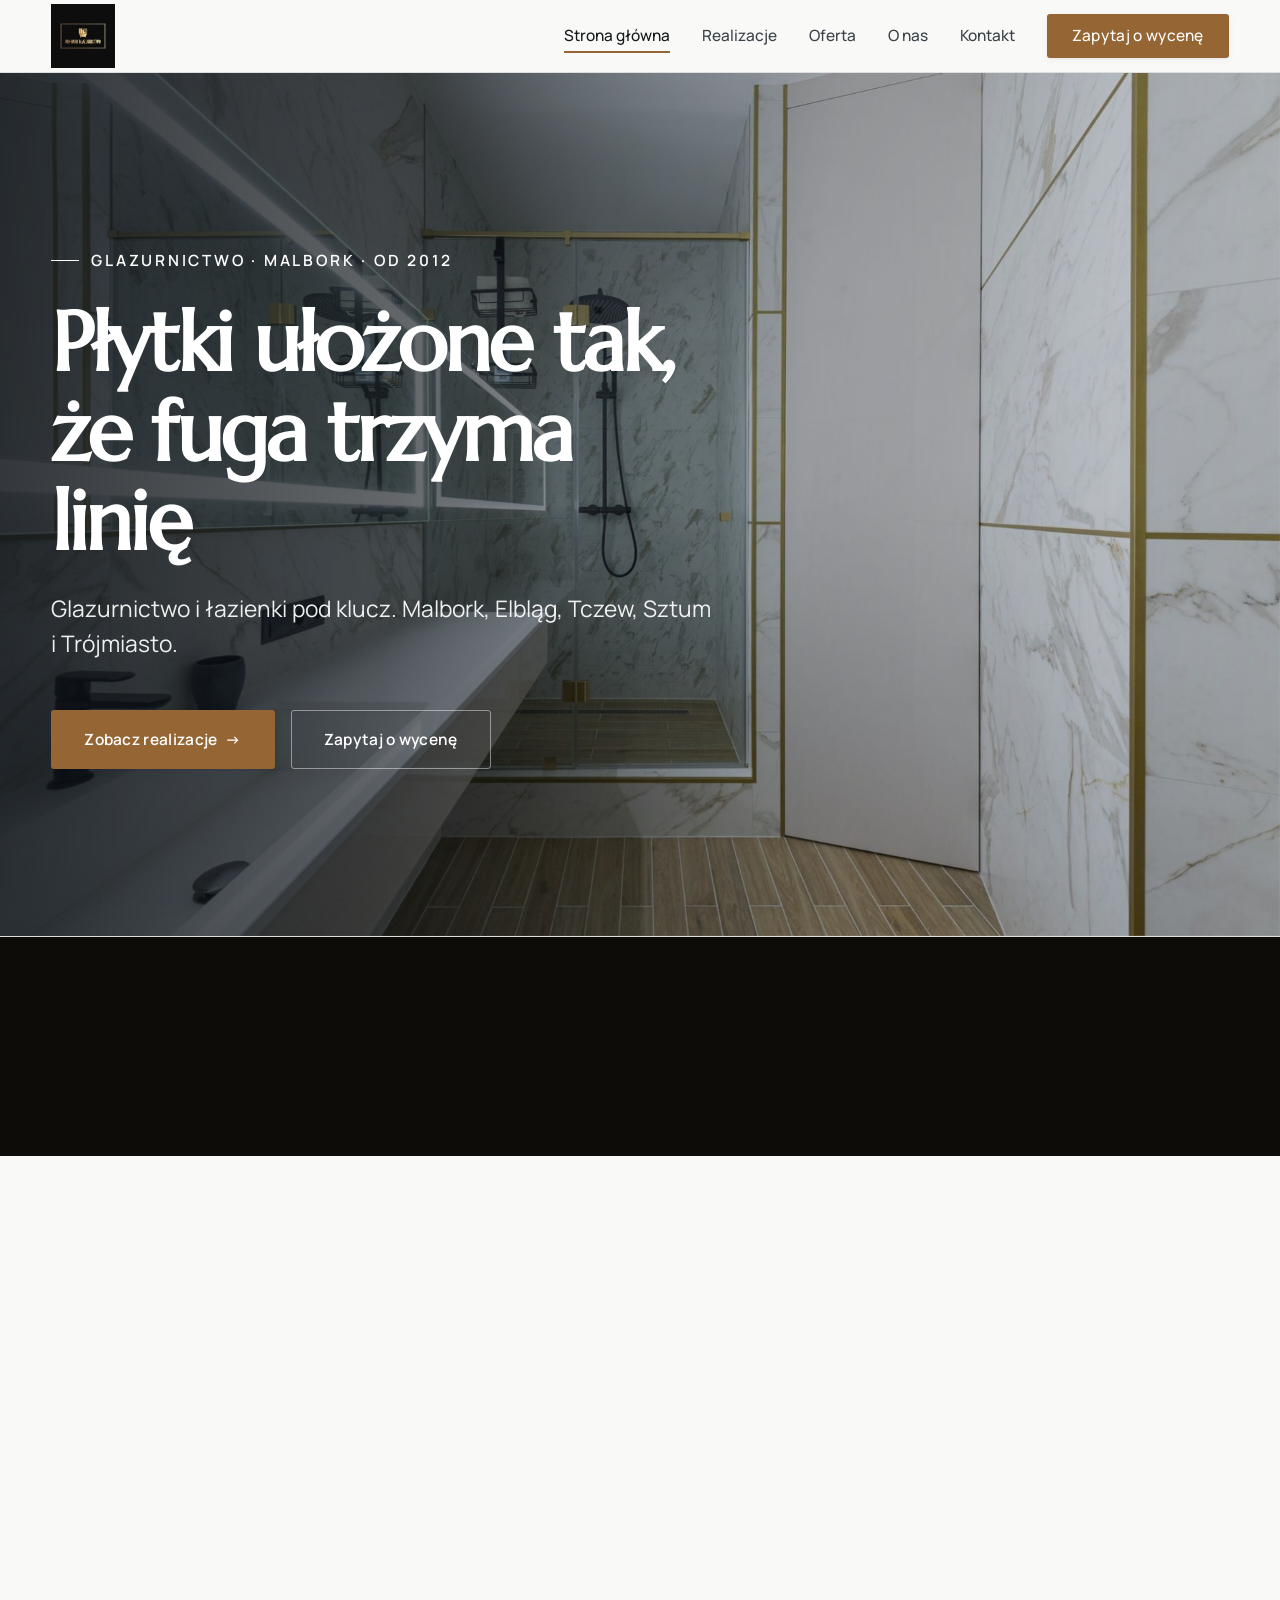
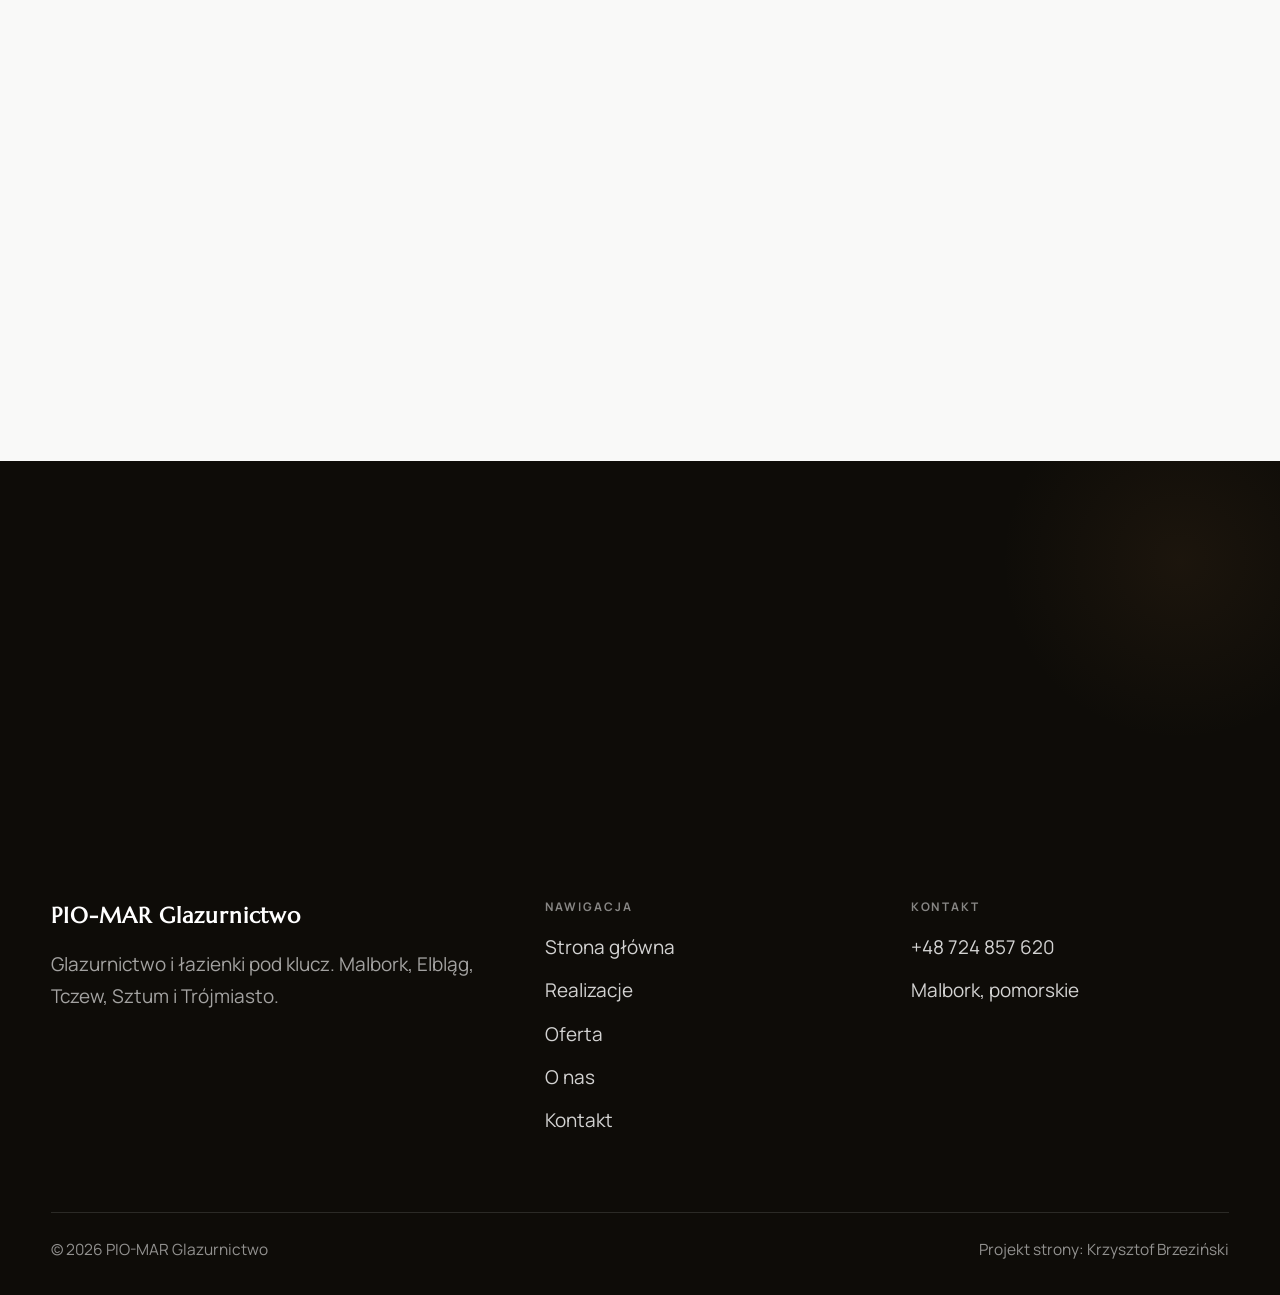
==== index.html @ 3323657a "Strona demo: pio-mar-glazurnictwo" ====
<!DOCTYPE html>
<html lang="pl">
<head>
<meta charset="UTF-8">
<meta name="viewport" content="width=device-width, initial-scale=1.0">
<title>PIO-MAR Glazurnictwo - Glazurnictwo i łazienki pod klucz · Malbork</title>
<meta name="description" content="PIO-MAR Glazurnictwo Malbork - układanie płytek, gresu i wielkoformatów, łazienki pod klucz, wykończenia wnętrz. Malbork, Elbląg, Tczew, Trójmiasto i okolice. Od 2012 roku. Zadzwoń i umów oględziny.">
<link rel="preconnect" href="https://fonts.googleapis.com">
<link rel="preconnect" href="https://fonts.gstatic.com" crossorigin>
<link href="https://fonts.googleapis.com/css2?family=Marcellus&family=Manrope:wght@400;500;600;700&display=swap" rel="stylesheet">
<link rel="stylesheet" href="assets/styles.css">
</head>
<body>

<header class="nav">
  <div class="wrap nav-inner">
    <a class="brand brand-has-logo" href="index.html"><img class="brand-logo" src="img/logo.png" alt="PIO-MAR Glazurnictwo"></a>
    <nav class="nav-links">
      <a href="index.html" class="active">Strona główna</a>
      <a href="realizacje.html">Realizacje</a>
      <a href="oferta.html">Oferta</a>
      <a href="o-nas.html">O nas</a>
      <a href="kontakt.html">Kontakt</a>
      <a href="kontakt.html" class="btn btn-accent">Zapytaj o wycenę</a>
    </nav>
    <button class="nav-toggle" aria-label="Menu"><span></span><span></span><span></span></button>
  </div>
</header>

<section class="hero-cine">
  <img src="img/hero.jpg" alt="PIO-MAR Glazurnictwo - Płytki ułożone tak, że fuga trzyma linię">
  <div class="wrap">
    <div class="hero-copy">
      <span class="eyebrow">Glazurnictwo · Malbork · od 2012</span>
      <h1>Płytki ułożone tak, że fuga trzyma linię</h1>
      <p class="lead">Glazurnictwo i łazienki pod klucz. Malbork, Elbląg, Tczew, Sztum i Trójmiasto.</p>
      <div class="hero-actions">
        <a href="realizacje.html" class="btn btn-accent">Zobacz realizacje <span class="arr">→</span></a>
        <a href="kontakt.html" class="btn btn-ghost" style="color:#fff;border-color:rgba(255,255,255,.45)">Zapytaj o wycenę</a>
      </div>
    </div>
  </div>
</section>
<section class="strip" style="padding-block:0">
  <div class="wrap">
    <div class="item reveal"><div class="k">Od 2012</div><div class="v">roku</div></div>
    <div class="item reveal"><div class="k">Wielkoformaty</div><div class="v">i gres</div></div>
    <div class="item reveal"><div class="k">Łazienki</div><div class="v">pod klucz</div></div>
    <div class="item reveal"><div class="k">Wycena</div><div class="v">przed pracą</div></div>
  </div>
</section>
<section>
  <div class="wrap split">
    <div class="split-art reveal"><img src="img/g1.jpg" alt="PIO-MAR Glazurnictwo - realizacja" loading="lazy"></div>
    <div class="split-copy reveal">
      <span class="eyebrow">Kim jesteśmy</span>
      <h2>PIO-MAR Glazurnictwo z Malborka</h2>
      <p class="muted">Robimy w płytkach od 2012 roku. Przez ten czas przeszły przez nasze ręce łazienki w blokach, domy jednorodzinne w stanie deweloperskim, kuchnie i całe piętra układane gresem w jodełkę. Wchodzimy do pustego pomieszczenia i wychodzimy, kiedy jest umyte, wyfugowane i gotowe do wniesienia mebli.</p>
      <p class="muted">Działamy w Malborku i okolicy, dojeżdżamy też do Elbląga, Tczewa, Sztumu i w stronę Trójmiasta. Umawiamy oględziny, mierzymy pomieszczenie i podajemy cenę, zanim cokolwiek zaczniemy. Terminy ustalamy uczciwie - jeśli robota potrwa dłużej, mówimy o tym od razu, a nie w połowie remontu.</p>
      <a href="o-nas.html" class="btn btn-ghost">Poznaj nas <span class="arr">→</span></a>
    </div>
  </div>
</section>
<section class="gateways-band">
  <div class="wrap">
    <div class="gateways">
      <a href="oferta.html" class="gateway reveal"><img src="img/g2.jpg" alt="Układanie płytek i gresu" loading="lazy"><span class="g-ttl">Układanie płytek i gresu</span></a>
      <a href="oferta.html" class="gateway reveal"><img src="img/g3.jpg" alt="Wielkoformaty i płyty spiekane" loading="lazy"><span class="g-ttl">Wielkoformaty i płyty spiekane</span></a>
      <a href="oferta.html" class="gateway reveal"><img src="img/g4.jpg" alt="Łazienki pod klucz" loading="lazy"><span class="g-ttl">Łazienki pod klucz</span></a>
    </div>
  </div>
</section>
<section>
  <div class="wrap">
    <div class="head reveal">
      <span class="eyebrow">Realizacje</span>
      <h2>Nasze realizacje</h2>
      <p>Łazienki, kuchnie i podłogi ułożone przez nas w Malborku i okolicy - zdjęcia z ukończonych remontów.</p>
    </div>
    <div class="gallery">
      <div class="tile t-two3 reveal"><img src="img/g5.jpg" alt="Gres drewnopodobny w jodełkę w salonie" loading="lazy"><div class="cap">Gres drewnopodobny w jodełkę w salonie</div></div>
      <div class="tile t-third reveal"><img src="img/g6.jpg" alt="Umywalka na blacie, ciemna ściana z płytek" loading="lazy"><div class="cap">Umywalka na blacie, ciemna ściana z płytek</div></div>
      <div class="tile t-third reveal"><img src="img/g7.jpg" alt="Kabina prysznicowa ze złotą armaturą" loading="lazy"><div class="cap">Kabina prysznicowa ze złotą armaturą</div></div>
      <div class="tile t-third reveal"><img src="img/g8.jpg" alt="Detal armatury na płycie wielkoformatowej" loading="lazy"><div class="cap">Detal armatury na płycie wielkoformatowej</div></div>
      <div class="tile t-third reveal"><img src="img/g9.jpg" alt="Wnęka wymurowana w ścianie prysznica" loading="lazy"><div class="cap">Wnęka wymurowana w ścianie prysznica</div></div>
    </div>
    <div style="margin-top:var(--space-7)" class="reveal"><a href="realizacje.html" class="btn btn-accent">Pełna galeria <span class="arr">→</span></a></div>
  </div>
</section>
<section class="cta">
  <div class="wrap">
    <div class="reveal">
      <span class="eyebrow">Współpraca</span>
      <h2>Zacznijmy od krótkiej rozmowy.</h2>
      <p>Napisz lub zadzwoń - powiemy, co i jak, bez zobowiązań.</p>
    </div>
    <div class="cta-actions reveal">
      <a href="kontakt.html" class="btn btn-light">Zapytaj o wycenę <span class="arr">→</span></a>
      <a href="tel:+48724857620" class="btn btn-ghost" style="color:#fff;border-color:rgba(255,255,255,.3)">+48 724 857 620</a>
    </div>
  </div>
</section>

<footer>
  <div class="wrap">
    <div class="foot-grid">
      <div class="foot-brand">
        <div class="name">PIO-MAR Glazurnictwo</div>
        <p>Glazurnictwo i łazienki pod klucz. Malbork, Elbląg, Tczew, Sztum i Trójmiasto.</p>
      </div>
      <div class="foot-col">
        <h4>Nawigacja</h4>
        <a href="index.html">Strona główna</a>
        <a href="realizacje.html">Realizacje</a>
        <a href="oferta.html">Oferta</a>
        <a href="o-nas.html">O nas</a>
        <a href="kontakt.html">Kontakt</a>
      </div>
      <div class="foot-col">
        <h4>Kontakt</h4>
        <a href="tel:+48724857620">+48 724 857 620</a>
        <p>Malbork, pomorskie</p>
      </div>
    </div>
    <div class="foot-bot">
      <span>© 2026 PIO-MAR Glazurnictwo</span>
      <span>Projekt strony: Krzysztof Brzeziński</span>
    </div>
  </div>
</footer>


<script src="assets/main.js"></script>
</body>
</html>
---- assets/styles.css ----
/* ============================================================
   STOLBASZ — premium, architektoniczny B2B fit-out
   Jasna paleta, zero brązu. System wg premium-web-craft.
   Projekt strony: Krzysztof Brzeziński
   ============================================================ */

:root{
  /* PALETA — jasna, architektoniczna, chłodna */
  --paper:#FCFCFB;          /* główne tło */
  --paper-2:#F2F1EE;        /* sekcje alternatywne (chłodny jasny szary) */
  --paper-3:#E9ECEB;        /* delikatne wypełnienia */
  --ink:#15191C;            /* tekst główny — chłodny grafit */
  --ink-soft:#3A4248;       /* nagłówki drugorzędne */
  --muted:#5E666C;          /* tekst poboczny */
  --line:rgba(21,25,28,.12);/* hairline */
  --accent:#C9A24B;         /* stonowany petrol-slate — jedyny akcent */
  --accent-d:#B08A38;
  --accent-soft:rgba(201,162,75,.10);
  --dark:#0E0C08;           /* sekcje ciemne (stopka/CTA) */

  /* ODSTĘPY — skala 4/8 */
  --space-1:4px; --space-2:8px; --space-3:12px; --space-4:16px; --space-5:24px;
  --space-6:32px; --space-7:48px; --space-8:64px; --space-9:96px; --space-10:128px;

  /* TYPOGRAFIA — fluid clamp() (skala podbita 16.07.2026: większe, czytelniejsze litery — uwaga Adama) */
  --text-sm:clamp(.9rem,.87rem + .12vw,1rem);
  --text-base:clamp(1.08rem,1.04rem + .18vw,1.2rem);
  --text-lg:clamp(1.24rem,1.15rem + .34vw,1.44rem);
  --text-h3:clamp(1.34rem,1.22rem + .55vw,1.66rem);
  --text-h2:clamp(2.1rem,1.66rem + 2.1vw,3.1rem);
  --text-h1:clamp(2.9rem,2.1rem + 4vw,5.1rem);

  /* PROMIENIE — architektoniczne, raczej ostre */
  --r-sm:3px; --r-md:6px; --r-lg:10px;

  /* RUCH */
  --ease:cubic-bezier(.25,.46,.45,.94); --dur:.24s;

  /* CIENIE — miękkie, warstwowe */
  --sh-sm:0 1px 2px rgba(16,24,32,.04), 0 2px 8px rgba(16,24,32,.05);
  --sh-md:0 2px 6px rgba(16,24,32,.05), 0 12px 28px -8px rgba(16,24,32,.12);
  --sh-lg:0 6px 14px rgba(16,24,32,.07), 0 26px 56px -18px rgba(16,24,32,.22);

  --hairline:1px solid var(--line);

  --font-display:'Marcellus','Manrope',serif;
  --font-body:'Manrope',sans-serif;
}

*{box-sizing:border-box;margin:0;padding:0}
html{scroll-behavior:smooth}
body{
  font-family:var(--font-body);
  font-size:var(--text-base);
  line-height:1.65;
  color:var(--ink);
  background:var(--paper);
  -webkit-font-smoothing:antialiased;
  text-rendering:optimizeLegibility;
}
img{max-width:100%;display:block}
a{color:inherit;text-decoration:none}

.wrap{width:min(92%,1180px);margin-inline:auto}
section{padding-block:clamp(52px,6.5vw,96px)}

h1,h2,h3{font-family:var(--font-display);font-weight:700;line-height:1.08;letter-spacing:-.02em;color:var(--ink)}
h1{font-size:var(--text-h1);letter-spacing:-.035em}
h2{font-size:var(--text-h2);letter-spacing:-.025em}
h3{font-size:var(--text-h3)}
p{max-width:65ch}

.eyebrow{
  font-family:var(--font-body);
  font-size:var(--text-sm);
  font-weight:600;
  letter-spacing:.18em;
  text-transform:uppercase;
  color:var(--accent);
  display:inline-flex;align-items:center;gap:var(--space-3);
}
.eyebrow::before{content:"";width:28px;height:1px;background:var(--accent);display:inline-block}

.muted{color:var(--muted)}
.lead{font-size:var(--text-lg);line-height:1.55;color:var(--ink-soft);max-width:50ch}

/* ---------- BUTTONS ---------- */
.btn{
  display:inline-flex;align-items:center;gap:var(--space-2);
  font-weight:600;font-size:var(--text-sm);letter-spacing:.02em;
  padding:var(--space-4) var(--space-6);
  border-radius:var(--r-sm);
  transition:transform var(--dur) var(--ease),box-shadow var(--dur) var(--ease),background var(--dur) var(--ease);
  cursor:pointer;border:1px solid transparent;
}
.btn-accent{background:var(--accent);color:#fff;box-shadow:var(--sh-sm)}
.btn-accent:hover{background:var(--accent-d);transform:translateY(-2px);box-shadow:var(--sh-md)}
.btn-accent:active{transform:translateY(0);box-shadow:var(--sh-sm)}
.btn-ghost{background:transparent;color:var(--ink);border-color:var(--line)}
.btn-ghost:hover{border-color:var(--accent);color:var(--accent);transform:translateY(-2px)}
.btn-light{background:#fff;color:var(--ink);box-shadow:var(--sh-sm)}
.btn-light:hover{transform:translateY(-2px);box-shadow:var(--sh-md)}
.btn .arr{transition:transform var(--dur) var(--ease)}
.btn:hover .arr{transform:translateX(4px)}

/* ---------- NAV ---------- */
.nav{
  position:sticky;top:0;z-index:50;
  background:color-mix(in srgb,var(--paper) 88%,transparent);
  backdrop-filter:saturate(140%) blur(10px);
  border-bottom:var(--hairline);
}
.nav-inner{display:flex;align-items:center;justify-content:space-between;height:72px}
.brand{display:flex;flex-direction:column;line-height:1}
.brand .name{font-family:var(--font-display);font-weight:800;font-size:1.35rem;letter-spacing:.04em}
.brand .sub{font-size:.62rem;letter-spacing:.34em;text-transform:uppercase;color:var(--muted);margin-top:5px}
.nav-links{display:flex;align-items:center;gap:var(--space-6)}
.nav-links a{font-size:var(--text-sm);font-weight:500;color:var(--ink-soft);position:relative;padding-block:4px;transition:color var(--dur) var(--ease)}
.nav-links a::after{content:"";position:absolute;left:0;bottom:0;width:0;height:1.5px;background:var(--accent);transition:width var(--dur) var(--ease)}
.nav-links a:hover,.nav-links a.active{color:var(--ink)}
.nav-links a:hover::after,.nav-links a.active::after{width:100%}
.nav-links .btn{padding:var(--space-2) var(--space-5)}
/* przyciski w nav: właściwy kolor (przebij .nav-links a) + bez podkreślenia */
.nav-links a.btn-accent{color:#fff}
.nav-links a.btn-ghost,.nav-links a.btn-light{color:var(--ink)}
.nav-links a.btn::after{display:none}
.nav-toggle{display:none;background:none;border:none;cursor:pointer;flex-direction:column;gap:5px;padding:8px}
.nav-toggle span{width:24px;height:2px;background:var(--ink);transition:var(--dur)}

/* ---------- HERO (split) ---------- */
.hero{position:relative;overflow:hidden;border-bottom:var(--hairline)}
.hero-grid{display:grid;grid-template-columns:1.05fr .95fr;gap:clamp(24px,4vw,60px);align-items:center;
  padding-block:clamp(36px,4.5vw,64px)}
.hero-copy .eyebrow{margin-bottom:var(--space-5)}
.hero-copy h1{margin-bottom:var(--space-5)}
.hero-copy .lead{margin-bottom:var(--space-7)}
.hero-actions{display:flex;flex-wrap:wrap;gap:var(--space-4)}
.hero-art{position:relative;aspect-ratio:4/3;border-radius:var(--r-lg);overflow:hidden;box-shadow:var(--sh-lg)}
.hero-art img{width:100%;height:100%;object-fit:cover}
.hero-art::after{content:"";position:absolute;inset:0;background:linear-gradient(180deg,transparent 55%,rgba(18,24,28,.28))}
.hero-badge{position:absolute;left:var(--space-5);bottom:var(--space-5);z-index:2;
  background:rgba(252,252,251,.94);backdrop-filter:blur(4px);
  border-radius:var(--r-md);padding:var(--space-4) var(--space-5);box-shadow:var(--sh-md);max-width:78%}
.hero-badge strong{display:block;font-family:var(--font-display);font-size:1rem;letter-spacing:-.01em}
.hero-badge span{font-size:var(--text-sm);color:var(--muted)}

/* ---------- HERO duży / kinowy (strona główna) ---------- */
.hero-cine{position:relative;min-height:clamp(560px,82vh,840px);min-height:clamp(560px,82svh,840px);display:flex;align-items:center;overflow:hidden;border-bottom:var(--hairline)}
.hero-cine>img{position:absolute;inset:0;width:100%;height:100%;object-fit:cover;z-index:0}
.hero-cine::after{content:"";position:absolute;inset:0;z-index:1;
  background:linear-gradient(95deg,rgba(13,18,23,.86) 0%,rgba(13,18,23,.64) 32%,rgba(13,18,23,.24) 62%,rgba(13,18,23,.04) 100%)}
.hero-cine .wrap{position:relative;z-index:2;padding-block:var(--space-8)}
.hero-cine .hero-copy{max-width:660px}
.hero-cine .eyebrow{color:#fff;margin-bottom:var(--space-5)}
.hero-cine .eyebrow::before{background:#fff}
.hero-cine h1{color:#fff;margin-bottom:var(--space-5);font-size:clamp(2.9rem,2rem + 4.4vw,5.2rem)}
.hero-cine .lead{color:rgba(255,255,255,.92);max-width:48ch;margin-bottom:var(--space-7)}
.hero-cine .hero-actions{display:flex;flex-wrap:wrap;gap:var(--space-4)}
@media(max-width:680px){
  .hero-cine{min-height:clamp(520px,76vh,640px);min-height:clamp(520px,76svh,640px);align-items:flex-end}
  .hero-cine::after{background:linear-gradient(0deg,rgba(13,18,23,.9) 6%,rgba(13,18,23,.45) 55%,rgba(13,18,23,.25) 100%)}
  .hero-cine .wrap{padding-bottom:var(--space-9)}
}

/* full-bleed hero variant (podstrony) */
.pagehead{position:relative;min-height:46vh;min-height:46svh;display:flex;align-items:flex-end;overflow:hidden;border-bottom:var(--hairline)}
.pagehead img{position:absolute;inset:0;width:100%;height:100%;object-fit:cover}
.pagehead::after{content:"";position:absolute;inset:0;background:linear-gradient(180deg,rgba(18,24,28,.25),rgba(18,24,28,.62))}
.pagehead .wrap{position:relative;z-index:2;padding-block:var(--space-9);color:#fff}
.pagehead h1{color:#fff;max-width:18ch}
.pagehead .eyebrow{color:#fff}
.pagehead .eyebrow::before{background:#fff}
.pagehead p{color:rgba(255,255,255,.86);margin-top:var(--space-4);max-width:54ch}

/* ---------- STRIP (pasek skrótów / liczby) ---------- */
.strip{background:var(--dark);color:#fff}
.strip .wrap{display:grid;grid-template-columns:repeat(4,1fr);gap:var(--space-6);padding-block:var(--space-8)}
.strip .item .k{font-family:var(--font-display);font-size:clamp(1.6rem,1.2rem + 1.4vw,2.4rem);font-weight:800;letter-spacing:-.02em;color:#fff}
.strip .item .v{font-size:var(--text-sm);color:rgba(255,255,255,.66);margin-top:var(--space-2);line-height:1.45}
.strip .item{border-left:2px solid var(--accent);padding-left:var(--space-5)}

/* ---------- SECTION HEAD ---------- */
.head{max-width:48rem;margin-bottom:var(--space-8)}
.head.center{margin-inline:auto;text-align:center}
.head .eyebrow{margin-bottom:var(--space-4)}
.head h2{margin-bottom:var(--space-4)}
.head p{color:var(--muted);font-size:var(--text-lg);line-height:1.55}
.head.center p{margin-inline:auto}

/* ---------- INTRO SPLIT ---------- */
.split{display:grid;grid-template-columns:.92fr 1.08fr;gap:clamp(28px,5vw,80px);align-items:center}
.split.rev{grid-template-columns:1.08fr .92fr}
.split.rev .split-art{order:-1}
.split-art{position:relative;aspect-ratio:5/4;border-radius:var(--r-lg);overflow:hidden;box-shadow:var(--sh-lg)}
.split-art img{width:100%;height:100%;object-fit:cover}
.split-copy h2{margin-bottom:var(--space-5)}
.split-copy p+p{margin-top:var(--space-4)}
.split-copy .btn{margin-top:var(--space-6)}

/* ---------- SERVICES (zakres) ---------- */
.svc-grid{display:grid;grid-template-columns:repeat(auto-fit,minmax(280px,1fr));gap:var(--space-5)}
.svc{background:#fff;border:var(--hairline);border-radius:var(--r-md);padding:var(--space-7) var(--space-6);
  transition:transform var(--dur) var(--ease),box-shadow var(--dur) var(--ease),border-color var(--dur) var(--ease);
  position:relative;overflow:hidden}
.svc::before{content:"";position:absolute;left:0;top:0;width:3px;height:0;background:var(--accent);transition:height var(--dur) var(--ease)}
.svc:hover{transform:translateY(-4px);box-shadow:var(--sh-md);border-color:transparent}
.svc:hover::before{height:100%}
.svc .ic{font-family:var(--font-display);font-size:.8rem;font-weight:700;letter-spacing:.12em;color:var(--accent);margin-bottom:var(--space-4)}
.svc h3{margin-bottom:var(--space-3);font-size:1.22rem}
.svc p{color:var(--muted);font-size:var(--text-base);line-height:1.6}

/* big detailed service rows */
.svc-row{display:grid;grid-template-columns:.8fr 1.2fr;gap:clamp(20px,4vw,60px);align-items:center;padding-block:var(--space-8)}
.svc-row+.svc-row{border-top:var(--hairline)}
.svc-row.rev{grid-template-columns:1.2fr .8fr}
.svc-row.rev .svc-row-art{order:-1}
.svc-row-art{aspect-ratio:4/3;border-radius:var(--r-md);overflow:hidden;box-shadow:var(--sh-md)}
.svc-row-art img{width:100%;height:100%;object-fit:cover}
.svc-row h3{font-size:1.5rem;margin-bottom:var(--space-4)}
.svc-row .num{font-family:var(--font-display);font-size:.85rem;font-weight:700;letter-spacing:.14em;color:var(--accent);display:block;margin-bottom:var(--space-3)}
.svc-row ul{list-style:none;margin-top:var(--space-4);display:flex;flex-direction:column;gap:var(--space-2)}
.svc-row li{position:relative;padding-left:var(--space-5);color:var(--muted);font-size:var(--text-base)}
.svc-row li::before{content:"";position:absolute;left:0;top:.62em;width:8px;height:1px;background:var(--accent)}

/* ---------- GALLERY (realizacje) ---------- */
.gallery{display:grid;grid-template-columns:repeat(12,1fr);gap:var(--space-4);grid-auto-rows:200px}
/* GALERIA MASONRY — pionowe zdjęcia (portrety beauty/wellness) bez przycinania: kolumny, height auto */
.gallery-masonry{column-count:3;column-gap:var(--space-4)}
@media(max-width:900px){.gallery-masonry{column-count:2}}
@media(max-width:560px){.gallery-masonry{column-count:1}}
.gallery-masonry .m-tile{break-inside:avoid;margin:0 0 var(--space-4);padding:0;position:relative;overflow:hidden;border-radius:var(--r-md);border:1px solid var(--line)}
.gallery-masonry .m-tile img{width:100%;height:auto;display:block}
.gallery-masonry .m-tile .cap{position:absolute;left:0;right:0;bottom:0;padding:var(--space-4);color:#fff;background:linear-gradient(0deg,rgba(0,0,0,.55),transparent);font-size:var(--text-sm)}
.gallery-masonry .m-tile .cap small{display:block;font-weight:400;opacity:.78;letter-spacing:.04em;text-transform:uppercase;font-size:.66rem;margin-top:3px}
.tile{position:relative;overflow:hidden;border-radius:var(--r-md);box-shadow:var(--sh-sm);
  transition:transform var(--dur) var(--ease),box-shadow var(--dur) var(--ease)}
.tile img{width:100%;height:100%;object-fit:cover;transition:transform .6s var(--ease)}
.tile:hover{box-shadow:var(--sh-md)}
.tile:hover img{transform:scale(1.05)}
.tile .cap{position:absolute;left:0;right:0;bottom:0;padding:var(--space-5) var(--space-4) var(--space-4);
  background:linear-gradient(transparent,rgba(18,24,28,.78));color:#fff;
  font-size:var(--text-sm);font-weight:600;letter-spacing:.01em;
  opacity:0;transform:translateY(8px);transition:var(--dur) var(--ease)}
.tile:hover .cap{opacity:1;transform:translateY(0)}
.tile .cap small{display:block;font-weight:400;opacity:.78;letter-spacing:.04em;text-transform:uppercase;font-size:.66rem;margin-top:3px}
/* bento spans */
.t-wide{grid-column:span 6}
.t-tall{grid-column:span 6;grid-row:span 2}
.t-std{grid-column:span 6}
.t-third{grid-column:span 4}
.t-two3{grid-column:span 8}

/* ---------- TRUST / WIARYGODNOŚĆ ---------- */
.trust{background:var(--paper-2)}
.trust-grid{display:grid;grid-template-columns:repeat(auto-fit,minmax(240px,1fr));gap:var(--space-5);margin-top:var(--space-7)}
.trust-card{background:#fff;border-radius:var(--r-md);padding:var(--space-7) var(--space-6);box-shadow:var(--sh-sm);border-top:3px solid var(--accent)}
.trust-card .big{font-family:var(--font-display);font-size:clamp(1.8rem,1.3rem + 1.6vw,2.6rem);font-weight:800;letter-spacing:-.02em;color:var(--ink);line-height:1}
.trust-card h3{font-size:1.12rem;margin:var(--space-3) 0 var(--space-2)}
.trust-card p{color:var(--muted);font-size:var(--text-base);line-height:1.55}

/* ---------- CTA band ---------- */
.cta{background:var(--dark);color:#fff;position:relative;overflow:hidden}
.cta .wrap{display:grid;grid-template-columns:1.4fr .6fr;gap:var(--space-7);align-items:center;position:relative;z-index:2}
.cta h2{color:#fff;max-width:20ch}
.cta p{color:rgba(255,255,255,.74);margin-top:var(--space-4)}
.cta-actions{display:flex;flex-direction:column;gap:var(--space-3);align-items:flex-start}
.cta::before{content:"";position:absolute;right:-80px;top:-80px;width:360px;height:360px;border-radius:50%;
  background:radial-gradient(circle,var(--accent-soft),transparent 70%)}

/* ---------- CONTACT ---------- */
.contact-grid{display:grid;grid-template-columns:.85fr 1.15fr;gap:clamp(28px,4vw,56px);align-items:start}
.info-list{display:flex;flex-direction:column;gap:var(--space-2)}
.info-row{display:flex;gap:var(--space-4);align-items:flex-start;padding-block:var(--space-4);border-bottom:var(--hairline)}
.info-row .ic{flex:none;width:42px;height:42px;display:grid;place-items:center;border-radius:50%;
  background:var(--accent-soft);color:var(--accent);font-size:1.05rem}
.info-row .lbl{font-size:.72rem;letter-spacing:.14em;text-transform:uppercase;color:var(--muted)}
.info-row .val{font-weight:600;font-size:var(--text-base);margin-top:2px}
.info-row a.val:hover{color:var(--accent)}
.map{border:none;border-radius:var(--r-lg);box-shadow:var(--sh-md);width:100%;height:100%;min-height:380px;filter:grayscale(.2) contrast(1.02)}
.form{background:#fff;border:var(--hairline);border-radius:var(--r-lg);padding:clamp(24px,3vw,40px);box-shadow:var(--sh-sm)}
.form .fld{margin-bottom:var(--space-5)}
.form label{display:block;font-size:var(--text-sm);font-weight:600;margin-bottom:var(--space-2)}
.form input,.form textarea{width:100%;font-family:inherit;font-size:var(--text-base);color:var(--ink);
  padding:var(--space-4);border:var(--hairline);border-radius:var(--r-sm);background:var(--paper);transition:border-color var(--dur)}
.form input:focus,.form textarea:focus{outline:none;border-color:var(--accent);background:#fff}
.form textarea{resize:vertical;min-height:120px}
.form .note{font-size:var(--text-sm);color:var(--muted);margin-top:var(--space-3)}

/* ---------- FOOTER ---------- */
footer{background:var(--dark);color:#fff;padding-block:var(--space-9) var(--space-6)}
.foot-grid{display:grid;grid-template-columns:1.4fr 1fr 1fr;gap:var(--space-7);margin-bottom:var(--space-8)}
.foot-brand .name{font-family:var(--font-display);font-weight:800;font-size:1.4rem;letter-spacing:.04em}
.foot-brand p{color:rgba(255,255,255,.62);margin-top:var(--space-4);font-size:var(--text-base);max-width:38ch}
.foot-col h4{font-size:.74rem;letter-spacing:.16em;text-transform:uppercase;color:rgba(255,255,255,.5);margin-bottom:var(--space-4)}
.foot-col a,.foot-col p{display:block;color:rgba(255,255,255,.82);font-size:var(--text-base);margin-bottom:var(--space-3)}
.foot-col a:hover{color:#fff}
.foot-bot{border-top:1px solid rgba(255,255,255,.12);padding-top:var(--space-5);display:flex;justify-content:space-between;flex-wrap:wrap;gap:var(--space-3);
  font-size:var(--text-sm);color:rgba(255,255,255,.55)}
.foot-bot a:hover{color:#fff}

/* ---------- REVEAL ---------- */
.reveal{opacity:0;transform:translateY(22px);transition:opacity .6s var(--ease),transform .6s var(--ease)}
.reveal.in{opacity:1;transform:none}

/* ---------- RESPONSIVE ---------- */
@media(max-width:920px){
  .hero-grid,.split,.split.rev,.svc-row,.svc-row.rev,.cta .wrap,.contact-grid,.foot-grid{grid-template-columns:1fr}
  .split.rev .split-art,.svc-row.rev .svc-row-art{order:0}
  .hero-art{aspect-ratio:16/10;max-height:420px}
  .strip .wrap{grid-template-columns:repeat(2,1fr);gap:var(--space-7)}
  .gallery{grid-auto-rows:180px}
  .t-wide,.t-tall,.t-std,.t-third,.t-two3{grid-column:span 6}
  .t-tall{grid-row:span 1}
  .cta-actions{flex-direction:row;flex-wrap:wrap}
  .foot-grid{gap:var(--space-6)}
}
@media(max-width:680px){
  .nav-links{position:fixed;inset:72px 0 auto 0;background:var(--paper);flex-direction:column;align-items:stretch;
    gap:0;padding:var(--space-4) 6%;border-bottom:var(--hairline);box-shadow:var(--sh-md);
    transform:translateY(-120%);transition:transform var(--dur) var(--ease)}
  .nav-links.open{transform:translateY(0)}
  .nav-links a{padding-block:var(--space-4);border-bottom:var(--hairline)}
  .nav-links .btn{margin-top:var(--space-3);justify-content:center}
  .nav-toggle{display:flex}
  .strip .wrap{grid-template-columns:1fr}
  .gallery{grid-template-columns:repeat(6,1fr)}
  .foot-grid{grid-template-columns:1fr}
}
@media(prefers-reduced-motion:reduce){
  *{animation-duration:.01ms!important;transition:none!important}
  .reveal{opacity:1!important;transform:none!important}
  html{scroll-behavior:auto}
}

/* ============================================================
   PREMIUM LAYER — destylat deep-researchu branż (anty-AI, spokój).
   Zmienne STOLBASZ (--accent/--ink/--paper/--line/--dark). Ruch ledwo
   zauważalny, krzywa cubic-bezier(.16,.84,.44,1); prefers-reduced-motion
   pokryte blanketem wyżej. Karty hairline zamiast cieni = #1 sygnał „nie-AI".
   ============================================================ */

/* więcej oddechu między sekcjami (liderzy: 110-130px) */
section{padding-block:clamp(64px,8vw,128px)}

/* 1) Aksamitny reveal — dłuższa, miękka krzywa zamiast „skoku" */
.reveal{transition:opacity .9s cubic-bezier(.16,.84,.44,1),transform .9s cubic-bezier(.16,.84,.44,1);will-change:opacity,transform}
/* stagger TYLKO w galerii (tam pozycja = porządek dzieci) */
.gallery .reveal:nth-child(2){transition-delay:.07s}
.gallery .reveal:nth-child(3){transition-delay:.14s}
.gallery .reveal:nth-child(4){transition-delay:.21s}
.gallery .reveal:nth-child(5){transition-delay:.28s}
.gallery .reveal:nth-child(6){transition-delay:.35s}

/* 2) Hero STATYCZNY na .hero-cine — Ken Burns CAŁKIEM WYŁĄCZONY 26.06 (3. zgłoszenie Szymona).
   GENEZA: animowanie scale na <img> hero z teksturami (cegły/framugi) re-samplinguje obraz
   klatka po klatce → na części ekranów drobne drganie/shimmer = „heroshot się trzęsie".
   translateY usunięto wcześniej, scale-only + will-change/GPU NIE wystarczyły do GWARANCJI gładkości.
   Krzysztof zażądał pewności („make sure, że błąd się nie pojawi") > efekt. Zero animacji = 0% drgania.
   Delikatny zoom zostaje TYLKO w pełnoekranowych hero gastro/studio (hg-bg/hs-bg — tło, inny
   mechanizm, chwalone, nigdy nie zgłaszane). NIE wracać do KB na .hero-cine bez realnego testu
   na sprzęcie klienta — to ryzyko regresji „trzęsienia”. */
/* BEZPIECZNY "wow" na hero = jednorazowy FADE-IN (opacity), nie zoom.
   opacity nie dotyka bitmapy → gładkie na KAŻDYM zdjęciu/ekranie/GPU, zero ryzyka migotania.
   Geometryczny ruch (scale/translate) na .hero-cine jest ZAKAZANY (bramka pilnuje). */
@keyframes heroFade{from{opacity:0}to{opacity:1}}
.hero-cine>img{transform:none;animation:heroFade 1.1s ease-out both}

/* 3) Akcentowy hairline pod nagłówkiem sekcji, który „rysuje się" przy wejściu */
.head h2{position:relative;padding-bottom:18px}
.head h2::after{content:"";position:absolute;left:0;bottom:0;height:1px;width:0;background:var(--accent);transition:width 1s cubic-bezier(.16,.84,.44,1) .15s}
.head.center h2::after{left:50%;transform:translateX(-50%)}
.head.reveal.in h2::after,.head.center.reveal.in h2::after{width:54px}

/* 4) Karty HAIRLINE zamiast cieni/zaokrągleń (najmocniejszy anty-AI detal) */
.svc{background:transparent;border:1px solid var(--line);border-radius:var(--r-sm);box-shadow:none}
.svc:hover{box-shadow:none;border-color:var(--accent);transform:translateY(-3px)}
.trust-card{background:transparent;box-shadow:none;border:1px solid var(--line);border-top:2px solid var(--accent);border-radius:var(--r-sm)}
.tile{box-shadow:none;border-radius:var(--r-sm)}
.tile:hover{box-shadow:none}

/* 5) Sticky-nav kondensuje się po przewinięciu (sygnał dopracowania) */
.nav{transition:box-shadow .4s ease,background .4s ease}
.nav.is-stuck{box-shadow:0 1px 0 var(--line),0 14px 30px -24px rgba(0,0,0,.45)}
.nav-inner{transition:height .35s var(--ease)}
.nav.is-stuck .nav-inner{height:60px}

/* 6) MANIFESTO — pełnoekranowy cytat-bohater (zastępuje generyczne „Dlaczego my") */
.manifesto{background:var(--paper-2);text-align:center}
.manifesto .wrap{max-width:60rem}
.manifesto p{font-family:var(--font-display);font-style:italic;font-size:clamp(1.6rem,1rem + 2.4vw,2.8rem);line-height:1.32;color:var(--ink-soft);margin-inline:auto;max-width:26ch;position:relative;padding-top:var(--space-8)}
.manifesto p::before{content:"";position:absolute;top:0;left:50%;transform:translateX(-50%);width:54px;height:1px;background:var(--accent)}
.manifesto p span{color:var(--accent);font-style:italic}

/* 7) GATEWAYS — 3 duże bramy-zdjęcia (zamiast paska menu usług) */
.gateways{display:grid;grid-template-columns:repeat(3,1fr);gap:var(--space-4)}
.gateway{position:relative;aspect-ratio:3/4;overflow:hidden;border-radius:var(--r-sm);display:block}
.gateway img{width:100%;height:100%;object-fit:cover;transition:transform .8s var(--ease),filter .5s var(--ease)}
.gateway::after{content:"";position:absolute;inset:0;background:linear-gradient(180deg,transparent 38%,rgba(18,24,28,.74))}
.gateway:hover img{transform:scale(1.05);filter:brightness(1.05)}
.gateway .g-ttl{position:absolute;left:0;right:0;bottom:0;z-index:2;padding:var(--space-6) var(--space-5);color:#fff;font-family:var(--font-display);font-size:1.45rem;letter-spacing:-.01em;line-height:1.15}
.gateway .g-ttl small{display:block;font-family:var(--font-body);font-size:var(--text-sm);font-weight:400;opacity:.82;letter-spacing:.03em;margin-top:5px}
@media(max-width:760px){.gateways{grid-template-columns:1fr}.gateway{aspect-ratio:16/10}}

/* 8) LOGO klienta w nagłówku (gdy podane --logo) */
/* 52px domyślnie (feedback Bartka 06.07.2026: 40px ginęło, uwaga padła 3x; ~56px sprawdzone na żywym demie anna-borowiec-makeup) */
.brand-logo{height:64px;width:auto;max-width:300px;object-fit:contain;display:block}
.nav.is-stuck .brand-logo{height:52px}
@media(max-width:680px){.brand-logo{height:46px;max-width:210px}}


/* === RWD: nagłówki na wąskich ekranach (dodane 17.07.2026 razem z fixem clamp) ===
   Po przywróceniu działania clamp() dolna granica --text-h1 (2.9rem) rozpychała
   dokument przy długich polskich słowach na telefonach. Tu ją zjeżdżamy. */
@media (max-width:560px){
  :root{
    --text-h1:clamp(1.9rem, 1.15rem + 4.4vw, 2.7rem);
    --text-h2:clamp(1.5rem, 1rem + 3vw, 2.1rem);
  }
  .hero-cine h1{font-size:clamp(1.9rem, 1.15rem + 4.4vw, 2.7rem)}
  h1,h2{overflow-wrap:break-word}
}

/* GODZINY (godziny_grid z briefu) — dzień po lewej, godziny po prawej. Wcześniej BRAK stylu
   powodował sklejenie "Poniedziałek-Piątek8:00-20:00" (dodane 2026-07-21). Neutralne dla dem bez grafiku. */
.godz{display:flex;flex-direction:column;gap:2px;max-width:440px;margin-top:8px}
.godz-row{display:flex;justify-content:space-between;align-items:baseline;gap:24px;padding:10px 0;border-bottom:1px solid var(--line)}
.godz-row:last-child{border-bottom:0}
.godz-row b{font-weight:600;color:var(--ink)}
.godz-row span{color:var(--muted);white-space:nowrap}

/* === auto-paleta ze zdjęć klienta (dopasowanie do estetyki socials) === */
:root{--accent:#966534;--accent-d:#734B23;--accent-soft:rgba(150,101,52,0.10);--paper:#F9F9F8;--paper-2:#EFEEED;--paper-3:#E8E7E5;}
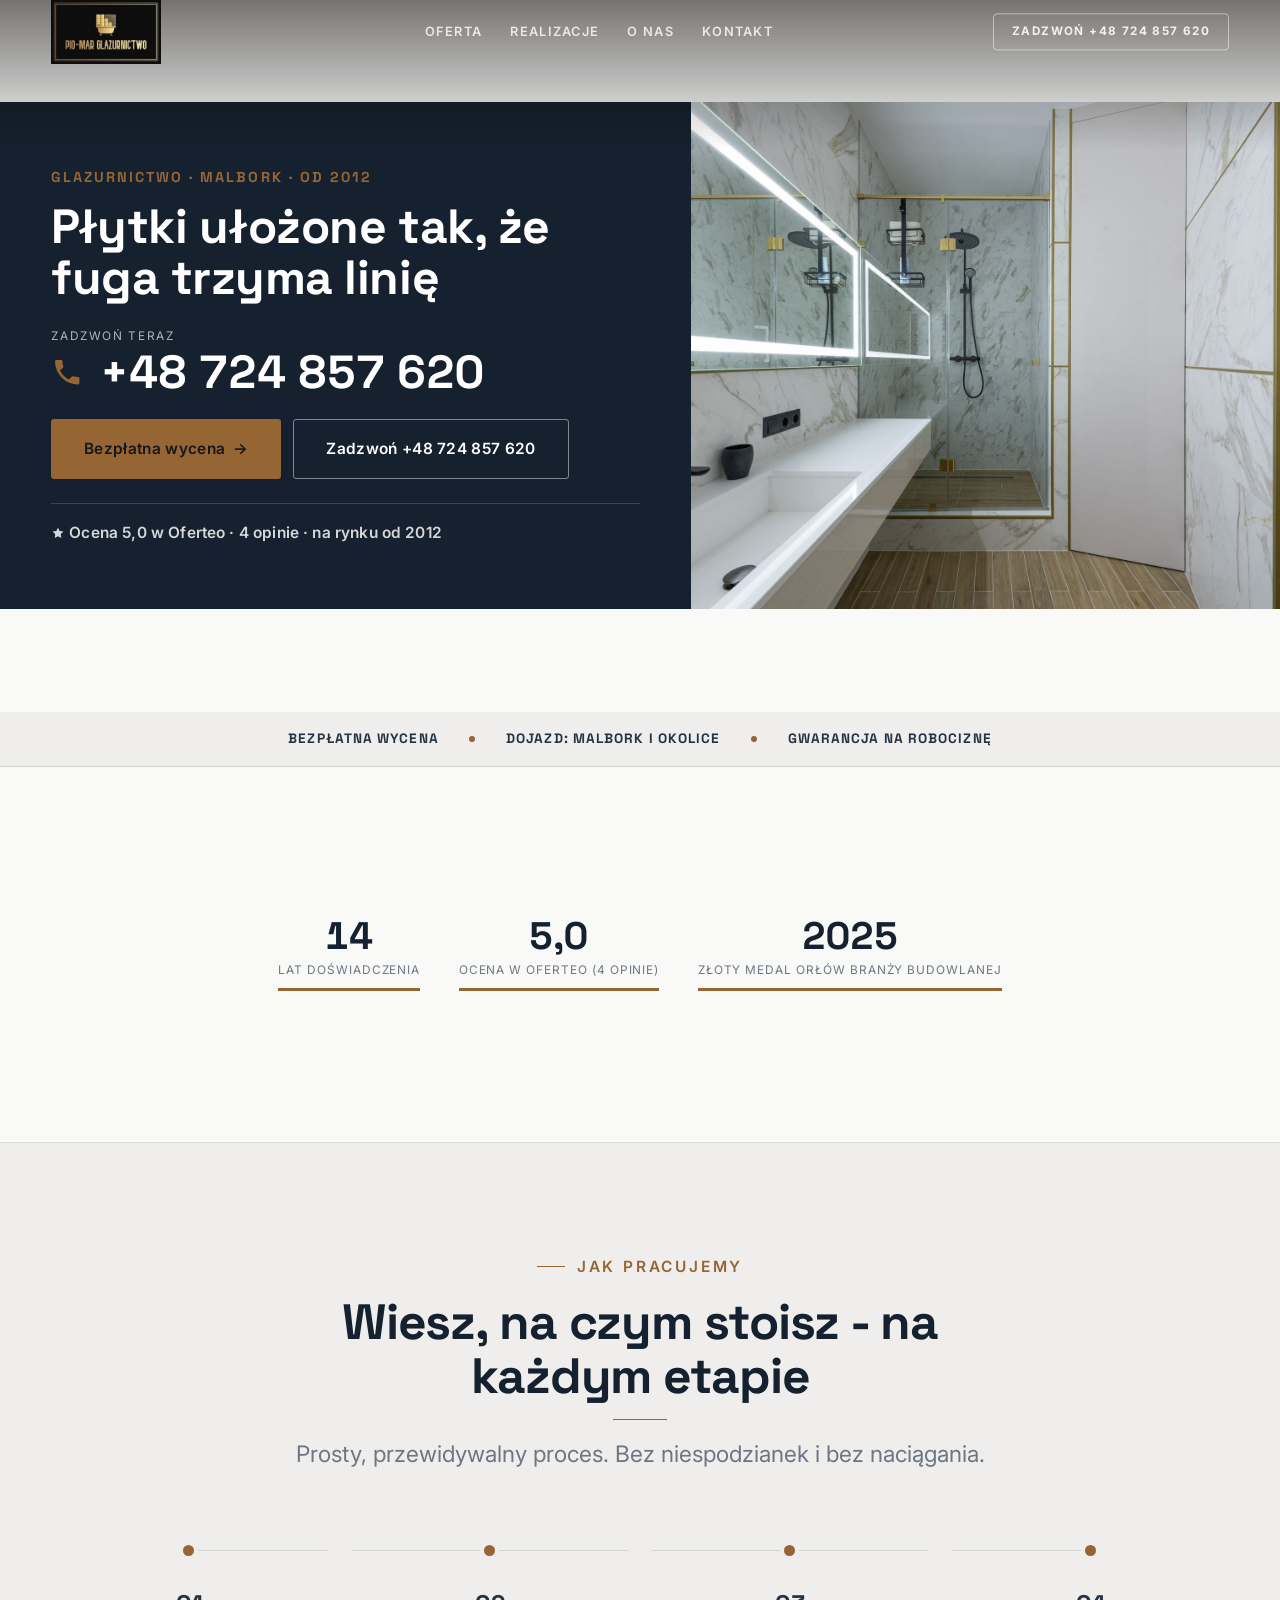
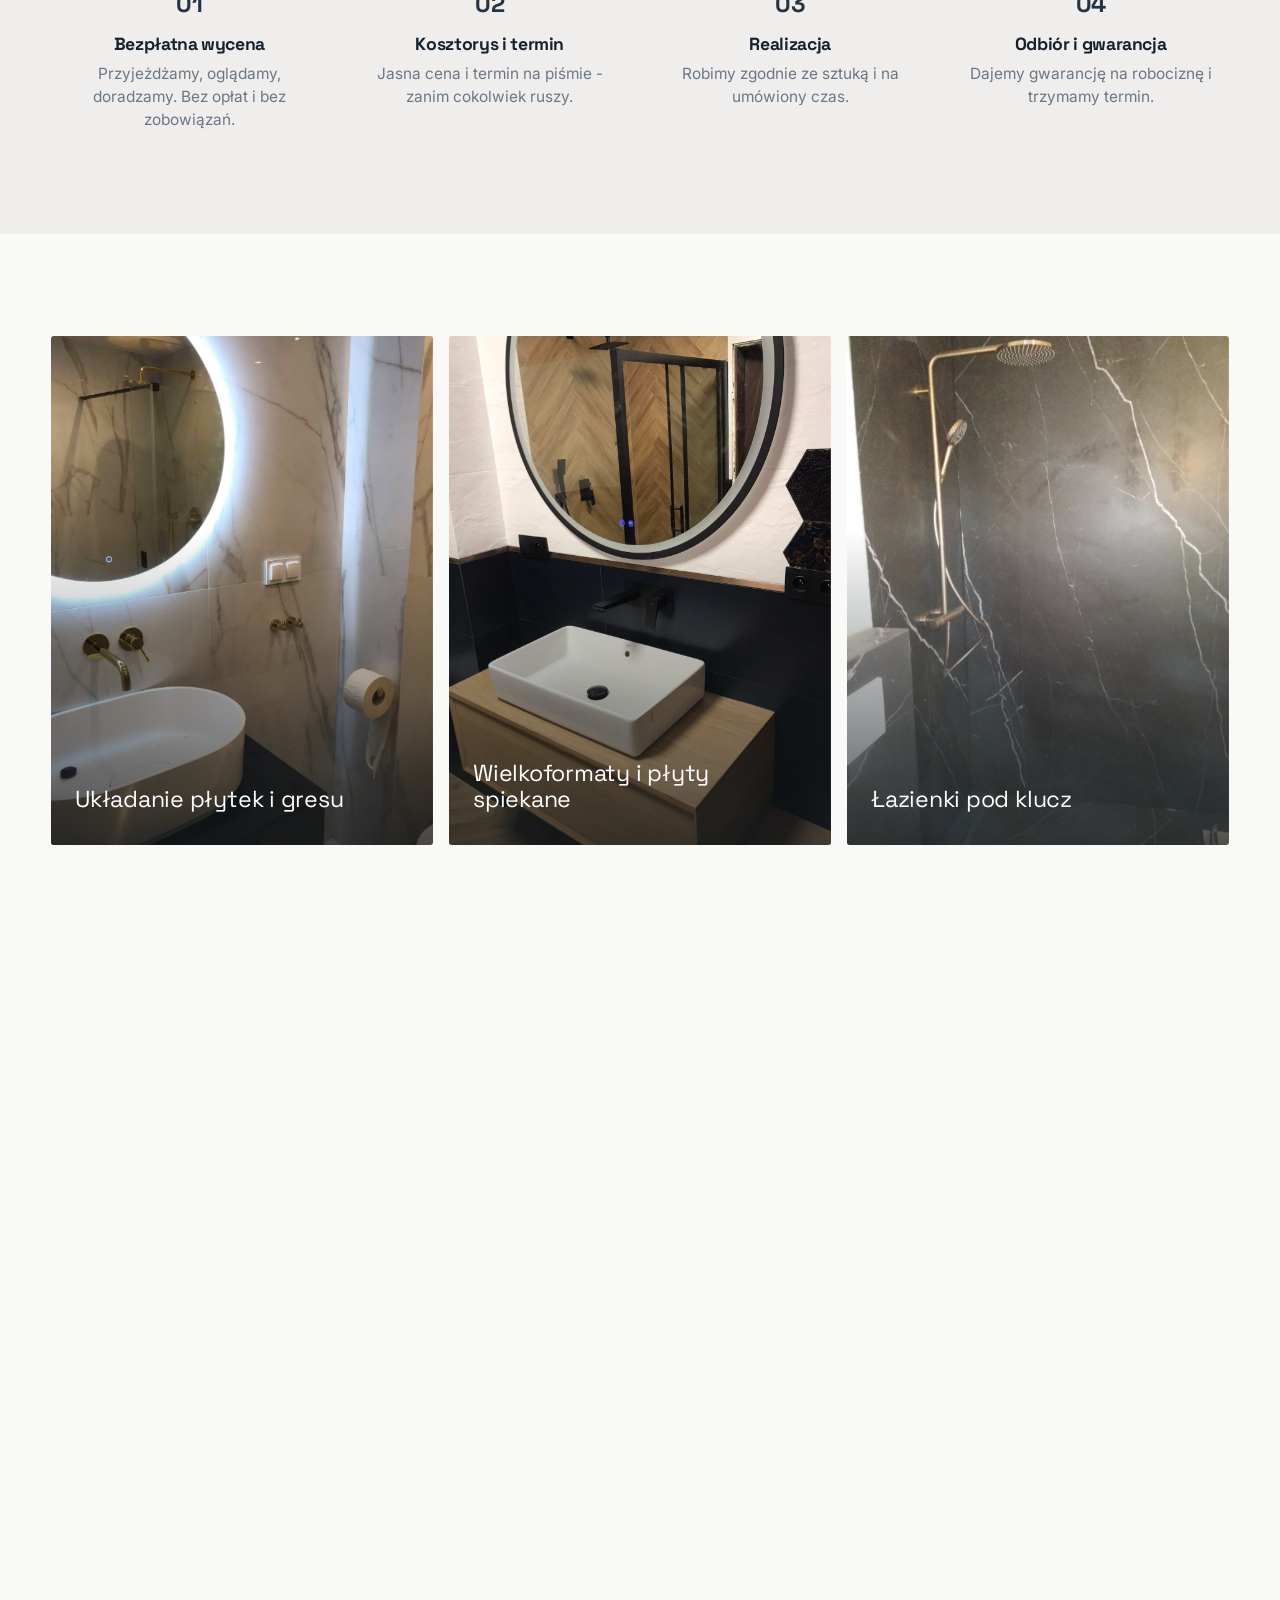
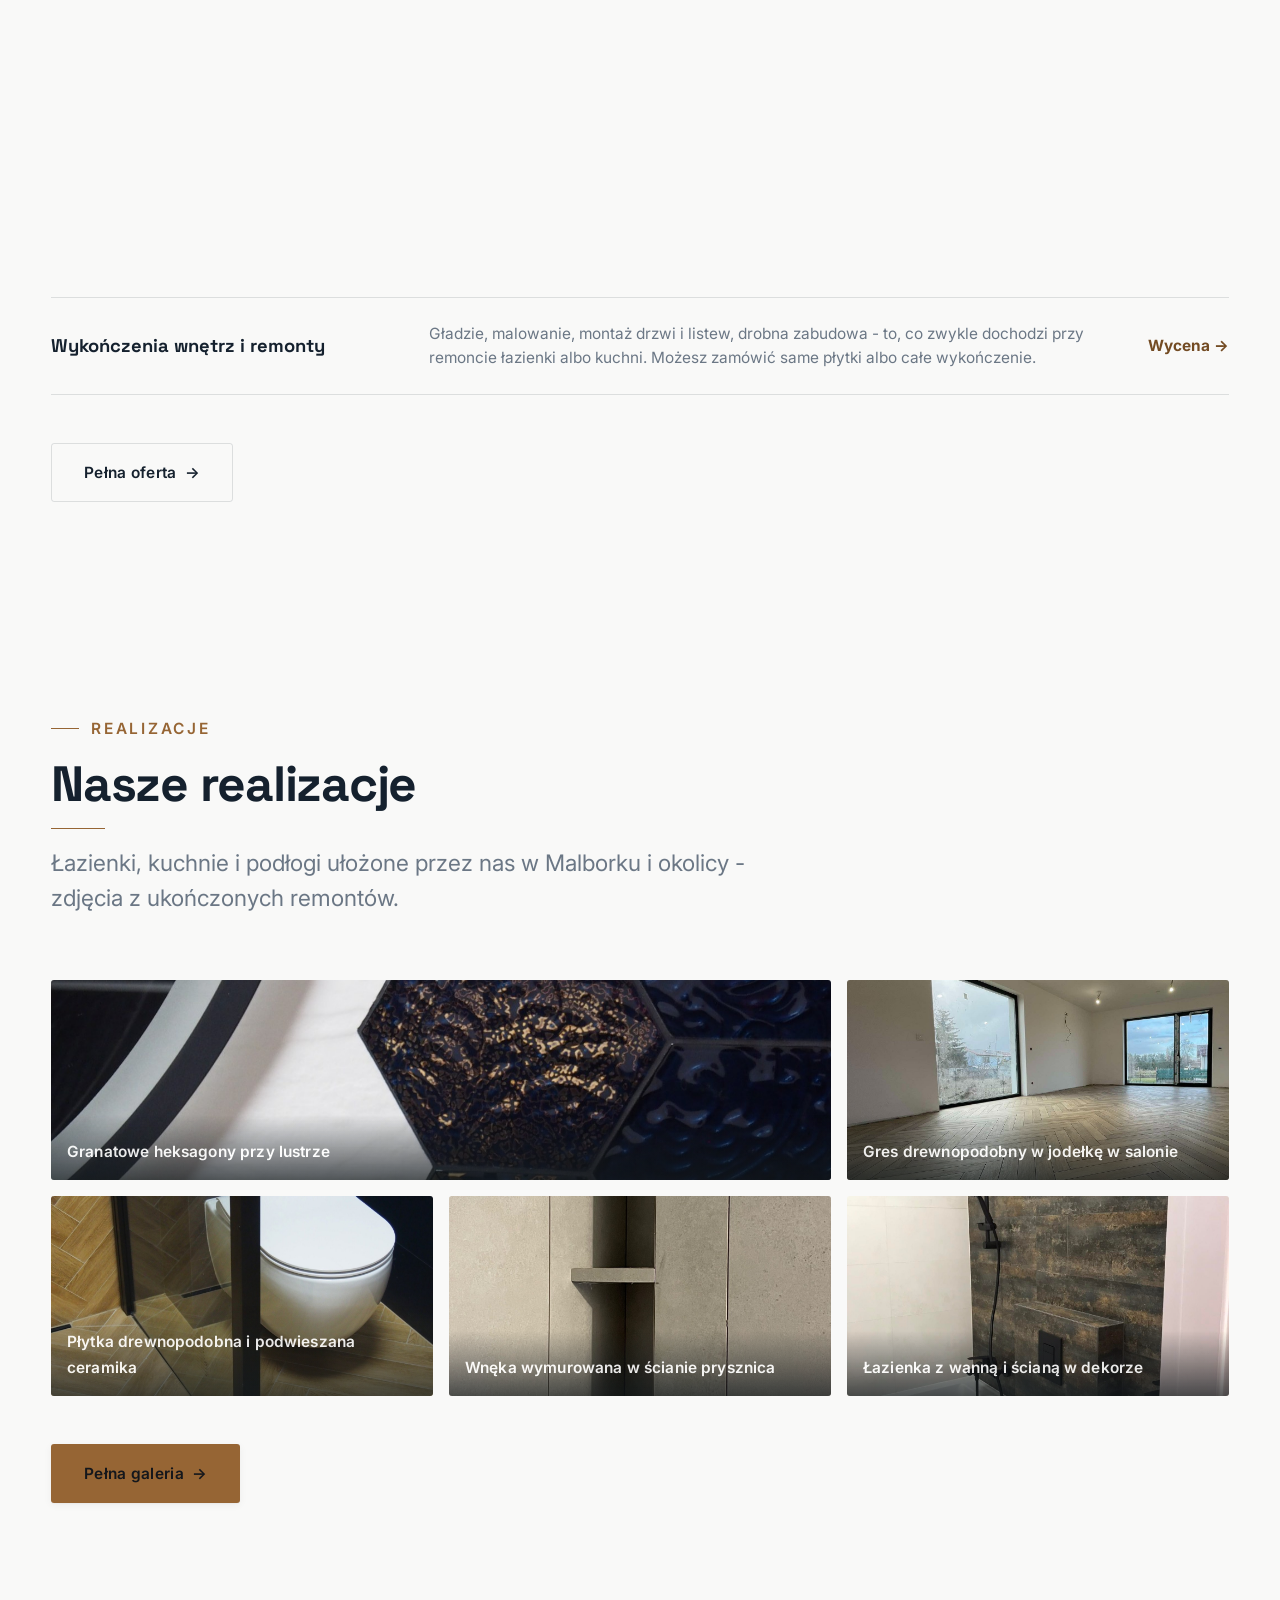
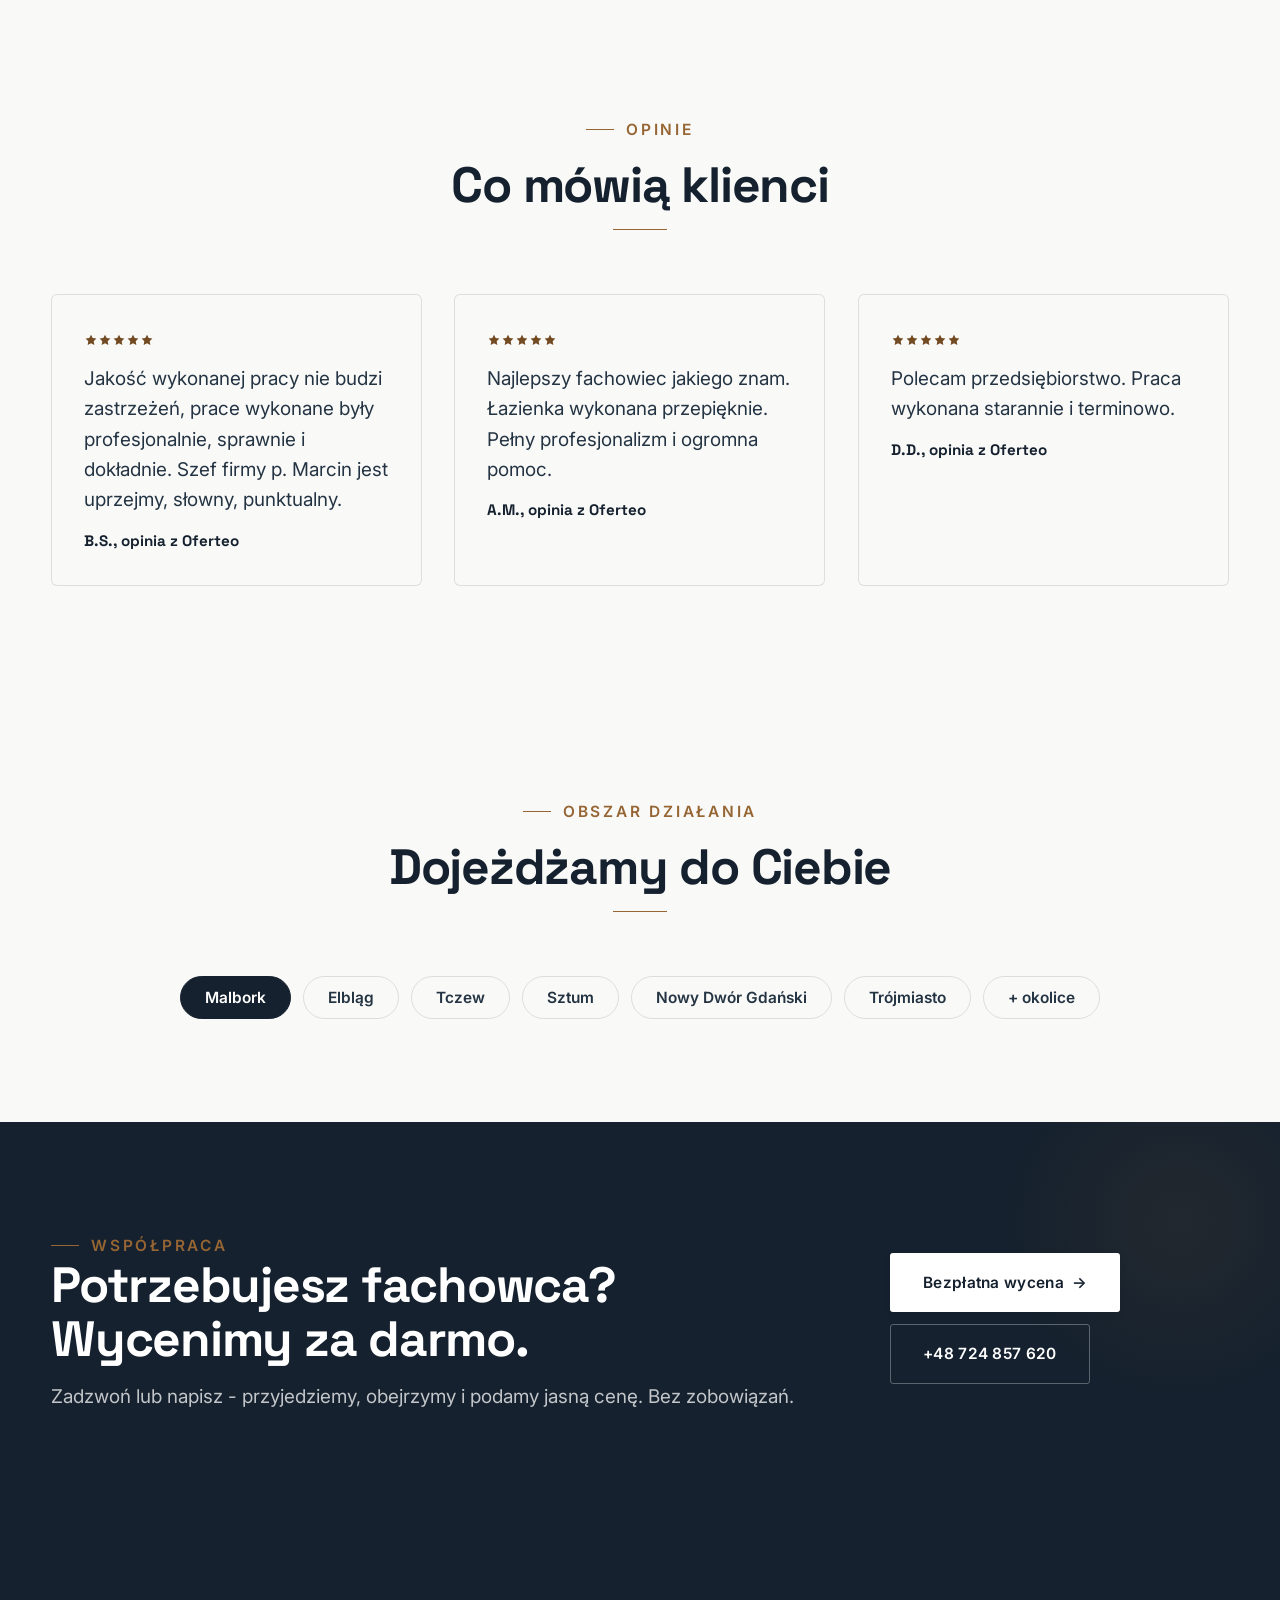
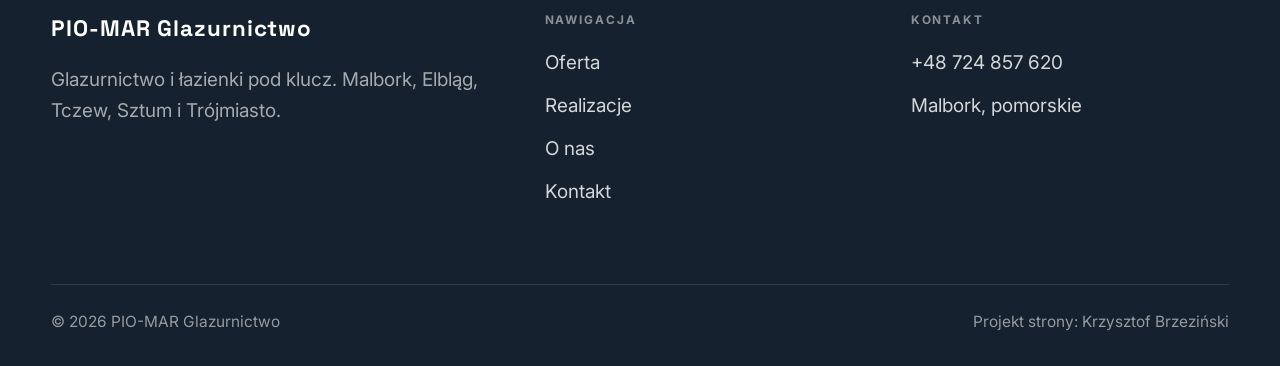
==== commit 7d455688: "[claude-edit][cmt:7ab4c529-d8fd-423f-9d85-598a35fc9db5] Przebudowa dema w stylu Murago (rodzina fach" ====
--- a/index.html
+++ b/index.html
@@ -7,7 +7,7 @@
 <meta name="description" content="PIO-MAR Glazurnictwo Malbork - układanie płytek, gresu i wielkoformatów, łazienki pod klucz, wykończenia wnętrz. Malbork, Elbląg, Tczew, Trójmiasto i okolice. Od 2012 roku. Zadzwoń i umów oględziny.">
 <link rel="preconnect" href="https://fonts.googleapis.com">
 <link rel="preconnect" href="https://fonts.gstatic.com" crossorigin>
-<link href="https://fonts.googleapis.com/css2?family=Marcellus&family=Manrope:wght@400;500;600;700&display=swap" rel="stylesheet">
+<link href="https://fonts.googleapis.com/css2?family=Space+Grotesk:wght@500;600;700&family=Inter:wght@400;500;600&display=swap" rel="stylesheet">
 <link rel="stylesheet" href="assets/styles.css">
 </head>
 <body>
@@ -16,58 +16,83 @@
   <div class="wrap nav-inner">
     <a class="brand brand-has-logo" href="index.html"><img class="brand-logo" src="img/logo.png" alt="PIO-MAR Glazurnictwo"></a>
     <nav class="nav-links">
-      <a href="index.html" class="active">Strona główna</a>
+      <a href="oferta.html">Oferta</a>
       <a href="realizacje.html">Realizacje</a>
-      <a href="oferta.html">Oferta</a>
       <a href="o-nas.html">O nas</a>
       <a href="kontakt.html">Kontakt</a>
-      <a href="kontakt.html" class="btn btn-accent">Zapytaj o wycenę</a>
+      <a href="tel:+48724857620" class="btn btn-accent">Zadzwoń +48 724 857 620</a>
     </nav>
     <button class="nav-toggle" aria-label="Menu"><span></span><span></span><span></span></button>
   </div>
 </header>
 
-<section class="hero-cine">
-  <img src="img/hero.jpg" alt="PIO-MAR Glazurnictwo - Płytki ułożone tak, że fuga trzyma linię">
+<section class="hero-fach">
+  <img class="hf-photo" src="img/hero.jpg" fetchpriority="high" alt="PIO-MAR Glazurnictwo">
+  <div class="hf-panel">
+      <span class="hf-kicker">Glazurnictwo · Malbork · od 2012</span>
+      <h1 class="hf-title">Płytki ułożone tak, że fuga trzyma linię</h1>
+      <a class="hf-phone" href="tel:+48724857620"><span class="hf-phone-lab">Zadzwoń teraz</span><span class="hf-phone-num"><svg class="ico-tel" width="16" height="16" viewBox="0 0 24 24" fill="none" aria-hidden="true"><path d="M6.6 10.8a15.5 15.5 0 0 0 6.6 6.6l2.2-2.2a1 1 0 0 1 1-.24 11.4 11.4 0 0 0 3.6.58 1 1 0 0 1 1 1V20a1 1 0 0 1-1 1A17 17 0 0 1 3 4a1 1 0 0 1 1-1h3.5a1 1 0 0 1 1 1c0 1.25.2 2.46.58 3.6a1 1 0 0 1-.25 1l-2.23 2.2Z" fill="currentColor"/></svg> +48 724 857 620</span></a>
+      <div class="hf-actions">
+        <a href="kontakt.html" class="btn btn-accent">Bezpłatna wycena <span class="arr">→</span></a>
+        <a href="tel:+48724857620" class="btn btn-ghost hf-ghost">Zadzwoń +48 724 857 620</a>
+      </div>
+      <div class="hf-trust"><svg class="ico-star" width="14" height="14" viewBox="0 0 24 24" style="vertical-align:-2px" aria-hidden="true"><path d="M12 2.8l2.85 5.8 6.4.93-4.63 4.5 1.1 6.37L12 17.4l-5.72 3 1.1-6.37-4.63-4.5 6.4-.93L12 2.8Z" fill="currentColor"/></svg> Ocena 5,0 w Oferteo · 4 opinie · na rynku od 2012</div>
+  </div>
+</section>
+<section class="fach-promise">
   <div class="wrap">
-    <div class="hero-copy">
-      <span class="eyebrow">Glazurnictwo · Malbork · od 2012</span>
-      <h1>Płytki ułożone tak, że fuga trzyma linię</h1>
-      <p class="lead">Glazurnictwo i łazienki pod klucz. Malbork, Elbląg, Tczew, Sztum i Trójmiasto.</p>
-      <div class="hero-actions">
-        <a href="realizacje.html" class="btn btn-accent">Zobacz realizacje <span class="arr">→</span></a>
-        <a href="kontakt.html" class="btn btn-ghost" style="color:#fff;border-color:rgba(255,255,255,.45)">Zapytaj o wycenę</a>
-      </div>
+    <ul class="fp-row reveal"><li>Bezpłatna wycena</li><li>Dojazd: Malbork i okolice</li><li>Gwarancja na robociznę</li></ul>
+  </div>
+</section>
+<section class="trust-bar">
+  <div class="wrap">
+    <div class="tb-stats">
+      <div class="tb-stat reveal"><span class="tb-num">14</span><span class="tb-lab">lat doświadczenia</span></div>
+      <div class="tb-stat reveal"><span class="tb-num">5,0</span><span class="tb-lab">ocena w Oferteo (4 opinie)</span></div>
+      <div class="tb-stat reveal"><span class="tb-num">2025</span><span class="tb-lab">Złoty Medal Orłów Branży Budowlanej</span></div>
     </div>
   </div>
 </section>
-<section class="strip" style="padding-block:0">
+<section class="proces fachowcy">
   <div class="wrap">
-    <div class="item reveal"><div class="k">Od 2012</div><div class="v">roku</div></div>
-    <div class="item reveal"><div class="k">Wielkoformaty</div><div class="v">i gres</div></div>
-    <div class="item reveal"><div class="k">Łazienki</div><div class="v">pod klucz</div></div>
-    <div class="item reveal"><div class="k">Wycena</div><div class="v">przed pracą</div></div>
-  </div>
-</section>
-<section>
-  <div class="wrap split">
-    <div class="split-art reveal"><img src="img/g1.jpg" alt="PIO-MAR Glazurnictwo - realizacja" loading="lazy"></div>
-    <div class="split-copy reveal">
-      <span class="eyebrow">Kim jesteśmy</span>
-      <h2>PIO-MAR Glazurnictwo z Malborka</h2>
-      <p class="muted">Robimy w płytkach od 2012 roku. Przez ten czas przeszły przez nasze ręce łazienki w blokach, domy jednorodzinne w stanie deweloperskim, kuchnie i całe piętra układane gresem w jodełkę. Wchodzimy do pustego pomieszczenia i wychodzimy, kiedy jest umyte, wyfugowane i gotowe do wniesienia mebli.</p>
-      <p class="muted">Działamy w Malborku i okolicy, dojeżdżamy też do Elbląga, Tczewa, Sztumu i w stronę Trójmiasta. Umawiamy oględziny, mierzymy pomieszczenie i podajemy cenę, zanim cokolwiek zaczniemy. Terminy ustalamy uczciwie - jeśli robota potrwa dłużej, mówimy o tym od razu, a nie w połowie remontu.</p>
-      <a href="o-nas.html" class="btn btn-ghost">Poznaj nas <span class="arr">→</span></a>
+    <div class="head center reveal">
+      <span class="eyebrow">Jak pracujemy</span>
+      <h2>Wiesz, na czym stoisz - na każdym etapie</h2>
+      <p>Prosty, przewidywalny proces. Bez niespodzianek i bez naciągania.</p>
     </div>
+    <ol class="proces-line">
+      <li class="reveal"><span class="pno">01</span><h3>Bezpłatna wycena</h3><p>Przyjeżdżamy, oglądamy, doradzamy. Bez opłat i bez zobowiązań.</p></li>
+      <li class="reveal"><span class="pno">02</span><h3>Kosztorys i termin</h3><p>Jasna cena i termin na piśmie - zanim cokolwiek ruszy.</p></li>
+      <li class="reveal"><span class="pno">03</span><h3>Realizacja</h3><p>Robimy zgodnie ze sztuką i na umówiony czas.</p></li>
+      <li class="reveal"><span class="pno">04</span><h3>Odbiór i gwarancja</h3><p>Dajemy gwarancję na robociznę i trzymamy termin.</p></li>
+    </ol>
   </div>
 </section>
 <section class="gateways-band">
   <div class="wrap">
     <div class="gateways">
-      <a href="oferta.html" class="gateway reveal"><img src="img/g2.jpg" alt="Układanie płytek i gresu" loading="lazy"><span class="g-ttl">Układanie płytek i gresu</span></a>
-      <a href="oferta.html" class="gateway reveal"><img src="img/g3.jpg" alt="Wielkoformaty i płyty spiekane" loading="lazy"><span class="g-ttl">Wielkoformaty i płyty spiekane</span></a>
-      <a href="oferta.html" class="gateway reveal"><img src="img/g4.jpg" alt="Łazienki pod klucz" loading="lazy"><span class="g-ttl">Łazienki pod klucz</span></a>
+      <a href="oferta.html" class="gateway reveal"><img src="img/g1.jpg" alt="Układanie płytek i gresu" loading="lazy"><span class="g-ttl">Układanie płytek i gresu</span></a>
+      <a href="oferta.html" class="gateway reveal"><img src="img/g2.jpg" alt="Wielkoformaty i płyty spiekane" loading="lazy"><span class="g-ttl">Wielkoformaty i płyty spiekane</span></a>
+      <a href="oferta.html" class="gateway reveal"><img src="img/g3.jpg" alt="Łazienki pod klucz" loading="lazy"><span class="g-ttl">Łazienki pod klucz</span></a>
     </div>
+  </div>
+</section>
+<section class="fach-uslugi">
+  <div class="wrap">
+    <div class="head reveal">
+      <span class="eyebrow">Co robimy</span>
+      <h2>Glazurnictwo i wykończenia wnętrz</h2>
+      <p>Zakres prac, jaki robimy najczęściej - pełny opis i wycenę znajdziesz niżej.</p>
+    </div>
+    <ul class="fu-list">
+      <li class="fu-row reveal"><div class="fu-name">Układanie płytek i gresu</div><div class="fu-desc">Ściany i podłogi w łazienkach, kuchniach, salonach i na tarasach. Wypoziomowane podłoże, przemyślany rozkład płytki, cięcia pod skosem i fuga trzymająca jedną linię przez całe pomieszczenie.</div><a class="fu-cta" href="kontakt.html">Wycena <span class="arr">→</span></a></li>
+      <li class="fu-row reveal"><div class="fu-name">Wielkoformaty i płyty spiekane</div><div class="fu-desc">Duże formaty i spieki układamy na ścianach oraz podłogach - z systemem poziomującym i cięciem na miejscu. Mniej fug, spokojniejsza ściana, efekt litego kamienia.</div><a class="fu-cta" href="kontakt.html">Wycena <span class="arr">→</span></a></li>
+      <li class="fu-row reveal"><div class="fu-name">Łazienki pod klucz</div><div class="fu-desc">Od skucia starych płytek, przez hydroizolację i spadki pod odpływ liniowy, po zamontowaną kabinę, wannę i ceramikę. Jedna ekipa prowadzi całą łazienkę, bez przerzucania odpowiedzialności.</div><a class="fu-cta" href="kontakt.html">Wycena <span class="arr">→</span></a></li>
+      <li class="fu-row reveal"><div class="fu-name">Mozaika, heksagony i dekory</div><div class="fu-desc">Ściana za blatem w kuchni, heksagony przy lustrze, wnęka w strefie prysznica. Drobne formaty wymagają cierpliwości i dobrego rozplanowania - lubimy takie roboty.</div><a class="fu-cta" href="kontakt.html">Wycena <span class="arr">→</span></a></li>
+      <li class="fu-row reveal"><div class="fu-name">Podłogi z gresu w jodełkę</div><div class="fu-desc">Gres drewnopodobny układany w jodełkę klasyczną lub francuską. Wygląda jak parkiet, a znosi wodę i ogrzewanie podłogowe. Wzór rozrysowujemy przed klejeniem, żeby nie zgubić układu przy progach.</div><a class="fu-cta" href="kontakt.html">Wycena <span class="arr">→</span></a></li>
+      <li class="fu-row reveal"><div class="fu-name">Wykończenia wnętrz i remonty</div><div class="fu-desc">Gładzie, malowanie, montaż drzwi i listew, drobna zabudowa - to, co zwykle dochodzi przy remoncie łazienki albo kuchni. Możesz zamówić same płytki albo całe wykończenie.</div><a class="fu-cta" href="kontakt.html">Wycena <span class="arr">→</span></a></li>
+    </ul>
+    <div style="margin-top:var(--space-7)" class="reveal"><a href="oferta.html" class="btn btn-ghost">Pełna oferta <span class="arr">→</span></a></div>
   </div>
 </section>
 <section>
@@ -78,24 +103,46 @@
       <p>Łazienki, kuchnie i podłogi ułożone przez nas w Malborku i okolicy - zdjęcia z ukończonych remontów.</p>
     </div>
     <div class="gallery">
-      <div class="tile t-two3 reveal"><img src="img/g5.jpg" alt="Gres drewnopodobny w jodełkę w salonie" loading="lazy"><div class="cap">Gres drewnopodobny w jodełkę w salonie</div></div>
-      <div class="tile t-third reveal"><img src="img/g6.jpg" alt="Umywalka na blacie, ciemna ściana z płytek" loading="lazy"><div class="cap">Umywalka na blacie, ciemna ściana z płytek</div></div>
-      <div class="tile t-third reveal"><img src="img/g7.jpg" alt="Kabina prysznicowa ze złotą armaturą" loading="lazy"><div class="cap">Kabina prysznicowa ze złotą armaturą</div></div>
-      <div class="tile t-third reveal"><img src="img/g8.jpg" alt="Detal armatury na płycie wielkoformatowej" loading="lazy"><div class="cap">Detal armatury na płycie wielkoformatowej</div></div>
-      <div class="tile t-third reveal"><img src="img/g9.jpg" alt="Wnęka wymurowana w ścianie prysznica" loading="lazy"><div class="cap">Wnęka wymurowana w ścianie prysznica</div></div>
+      <div class="tile t-two3 reveal"><img src="img/g4.jpg" alt="Granatowe heksagony przy lustrze" loading="lazy"><div class="cap">Granatowe heksagony przy lustrze</div></div>
+      <div class="tile t-third reveal"><img src="img/g5.jpg" alt="Gres drewnopodobny w jodełkę w salonie" loading="lazy"><div class="cap">Gres drewnopodobny w jodełkę w salonie</div></div>
+      <div class="tile t-third reveal"><img src="img/g6.jpg" alt="Płytka drewnopodobna i podwieszana ceramika" loading="lazy"><div class="cap">Płytka drewnopodobna i podwieszana ceramika</div></div>
+      <div class="tile t-third reveal"><img src="img/g7.jpg" alt="Wnęka wymurowana w ścianie prysznica" loading="lazy"><div class="cap">Wnęka wymurowana w ścianie prysznica</div></div>
+      <div class="tile t-third reveal"><img src="img/g8.jpg" alt="Łazienka z wanną i ścianą w dekorze" loading="lazy"><div class="cap">Łazienka z wanną i ścianą w dekorze</div></div>
     </div>
     <div style="margin-top:var(--space-7)" class="reveal"><a href="realizacje.html" class="btn btn-accent">Pełna galeria <span class="arr">→</span></a></div>
+  </div>
+</section>
+<section class="opinie">
+  <div class="wrap">
+    <div class="head center reveal">
+      <span class="eyebrow">Opinie</span>
+      <h2>Co mówią klienci</h2>
+    </div>
+    <div class="opinie-grid">
+      <figure class="op-card reveal"><span class="op-star"><svg class="ico-star" width="14" height="14" viewBox="0 0 24 24" style="vertical-align:-2px" aria-hidden="true"><path d="M12 2.8l2.85 5.8 6.4.93-4.63 4.5 1.1 6.37L12 17.4l-5.72 3 1.1-6.37-4.63-4.5 6.4-.93L12 2.8Z" fill="currentColor"/></svg><svg class="ico-star" width="14" height="14" viewBox="0 0 24 24" style="vertical-align:-2px" aria-hidden="true"><path d="M12 2.8l2.85 5.8 6.4.93-4.63 4.5 1.1 6.37L12 17.4l-5.72 3 1.1-6.37-4.63-4.5 6.4-.93L12 2.8Z" fill="currentColor"/></svg><svg class="ico-star" width="14" height="14" viewBox="0 0 24 24" style="vertical-align:-2px" aria-hidden="true"><path d="M12 2.8l2.85 5.8 6.4.93-4.63 4.5 1.1 6.37L12 17.4l-5.72 3 1.1-6.37-4.63-4.5 6.4-.93L12 2.8Z" fill="currentColor"/></svg><svg class="ico-star" width="14" height="14" viewBox="0 0 24 24" style="vertical-align:-2px" aria-hidden="true"><path d="M12 2.8l2.85 5.8 6.4.93-4.63 4.5 1.1 6.37L12 17.4l-5.72 3 1.1-6.37-4.63-4.5 6.4-.93L12 2.8Z" fill="currentColor"/></svg><svg class="ico-star" width="14" height="14" viewBox="0 0 24 24" style="vertical-align:-2px" aria-hidden="true"><path d="M12 2.8l2.85 5.8 6.4.93-4.63 4.5 1.1 6.37L12 17.4l-5.72 3 1.1-6.37-4.63-4.5 6.4-.93L12 2.8Z" fill="currentColor"/></svg></span><blockquote>Jakość wykonanej pracy nie budzi zastrzeżeń, prace wykonane były profesjonalnie, sprawnie i dokładnie. Szef firmy p. Marcin jest uprzejmy, słowny, punktualny.</blockquote><span class="op-autor">B.S., opinia z Oferteo</span></figure>
+      <figure class="op-card reveal"><span class="op-star"><svg class="ico-star" width="14" height="14" viewBox="0 0 24 24" style="vertical-align:-2px" aria-hidden="true"><path d="M12 2.8l2.85 5.8 6.4.93-4.63 4.5 1.1 6.37L12 17.4l-5.72 3 1.1-6.37-4.63-4.5 6.4-.93L12 2.8Z" fill="currentColor"/></svg><svg class="ico-star" width="14" height="14" viewBox="0 0 24 24" style="vertical-align:-2px" aria-hidden="true"><path d="M12 2.8l2.85 5.8 6.4.93-4.63 4.5 1.1 6.37L12 17.4l-5.72 3 1.1-6.37-4.63-4.5 6.4-.93L12 2.8Z" fill="currentColor"/></svg><svg class="ico-star" width="14" height="14" viewBox="0 0 24 24" style="vertical-align:-2px" aria-hidden="true"><path d="M12 2.8l2.85 5.8 6.4.93-4.63 4.5 1.1 6.37L12 17.4l-5.72 3 1.1-6.37-4.63-4.5 6.4-.93L12 2.8Z" fill="currentColor"/></svg><svg class="ico-star" width="14" height="14" viewBox="0 0 24 24" style="vertical-align:-2px" aria-hidden="true"><path d="M12 2.8l2.85 5.8 6.4.93-4.63 4.5 1.1 6.37L12 17.4l-5.72 3 1.1-6.37-4.63-4.5 6.4-.93L12 2.8Z" fill="currentColor"/></svg><svg class="ico-star" width="14" height="14" viewBox="0 0 24 24" style="vertical-align:-2px" aria-hidden="true"><path d="M12 2.8l2.85 5.8 6.4.93-4.63 4.5 1.1 6.37L12 17.4l-5.72 3 1.1-6.37-4.63-4.5 6.4-.93L12 2.8Z" fill="currentColor"/></svg></span><blockquote>Najlepszy fachowiec jakiego znam. Łazienka wykonana przepięknie. Pełny profesjonalizm i ogromna pomoc.</blockquote><span class="op-autor">A.M., opinia z Oferteo</span></figure>
+      <figure class="op-card reveal"><span class="op-star"><svg class="ico-star" width="14" height="14" viewBox="0 0 24 24" style="vertical-align:-2px" aria-hidden="true"><path d="M12 2.8l2.85 5.8 6.4.93-4.63 4.5 1.1 6.37L12 17.4l-5.72 3 1.1-6.37-4.63-4.5 6.4-.93L12 2.8Z" fill="currentColor"/></svg><svg class="ico-star" width="14" height="14" viewBox="0 0 24 24" style="vertical-align:-2px" aria-hidden="true"><path d="M12 2.8l2.85 5.8 6.4.93-4.63 4.5 1.1 6.37L12 17.4l-5.72 3 1.1-6.37-4.63-4.5 6.4-.93L12 2.8Z" fill="currentColor"/></svg><svg class="ico-star" width="14" height="14" viewBox="0 0 24 24" style="vertical-align:-2px" aria-hidden="true"><path d="M12 2.8l2.85 5.8 6.4.93-4.63 4.5 1.1 6.37L12 17.4l-5.72 3 1.1-6.37-4.63-4.5 6.4-.93L12 2.8Z" fill="currentColor"/></svg><svg class="ico-star" width="14" height="14" viewBox="0 0 24 24" style="vertical-align:-2px" aria-hidden="true"><path d="M12 2.8l2.85 5.8 6.4.93-4.63 4.5 1.1 6.37L12 17.4l-5.72 3 1.1-6.37-4.63-4.5 6.4-.93L12 2.8Z" fill="currentColor"/></svg><svg class="ico-star" width="14" height="14" viewBox="0 0 24 24" style="vertical-align:-2px" aria-hidden="true"><path d="M12 2.8l2.85 5.8 6.4.93-4.63 4.5 1.1 6.37L12 17.4l-5.72 3 1.1-6.37-4.63-4.5 6.4-.93L12 2.8Z" fill="currentColor"/></svg></span><blockquote>Polecam przedsiębiorstwo. Praca wykonana starannie i terminowo.</blockquote><span class="op-autor">D.D., opinia z Oferteo</span></figure>
+    </div>
+  </div>
+</section>
+<section class="obszar">
+  <div class="wrap">
+    <div class="head center reveal">
+      <span class="eyebrow">Obszar działania</span>
+      <h2>Dojeżdżamy do Ciebie</h2>
+    </div>
+    <ul class="obszar-list reveal"><li class="is-home">Malbork</li><li>Elbląg</li><li>Tczew</li><li>Sztum</li><li>Nowy Dwór Gdański</li><li>Trójmiasto</li><li>+ okolice</li></ul>
   </div>
 </section>
 <section class="cta">
   <div class="wrap">
     <div class="reveal">
       <span class="eyebrow">Współpraca</span>
-      <h2>Zacznijmy od krótkiej rozmowy.</h2>
-      <p>Napisz lub zadzwoń - powiemy, co i jak, bez zobowiązań.</p>
+      <h2>Potrzebujesz fachowca? Wycenimy za darmo.</h2>
+      <p>Zadzwoń lub napisz - przyjedziemy, obejrzymy i podamy jasną cenę. Bez zobowiązań.</p>
     </div>
     <div class="cta-actions reveal">
-      <a href="kontakt.html" class="btn btn-light">Zapytaj o wycenę <span class="arr">→</span></a>
+      <a href="kontakt.html" class="btn btn-light">Bezpłatna wycena <span class="arr">→</span></a>
       <a href="tel:+48724857620" class="btn btn-ghost" style="color:#fff;border-color:rgba(255,255,255,.3)">+48 724 857 620</a>
     </div>
   </div>
@@ -110,9 +157,8 @@
       </div>
       <div class="foot-col">
         <h4>Nawigacja</h4>
-        <a href="index.html">Strona główna</a>
+        <a href="oferta.html">Oferta</a>
         <a href="realizacje.html">Realizacje</a>
-        <a href="oferta.html">Oferta</a>
         <a href="o-nas.html">O nas</a>
         <a href="kontakt.html">Kontakt</a>
       </div>
@@ -128,7 +174,7 @@
     </div>
   </div>
 </footer>
-
+<div class="sticky-call"><a class="sc-call" href="tel:+48724857620"><svg class="ico-tel" width="16" height="16" viewBox="0 0 24 24" fill="none" aria-hidden="true"><path d="M6.6 10.8a15.5 15.5 0 0 0 6.6 6.6l2.2-2.2a1 1 0 0 1 1-.24 11.4 11.4 0 0 0 3.6.58 1 1 0 0 1 1 1V20a1 1 0 0 1-1 1A17 17 0 0 1 3 4a1 1 0 0 1 1-1h3.5a1 1 0 0 1 1 1c0 1.25.2 2.46.58 3.6a1 1 0 0 1-.25 1l-2.23 2.2Z" fill="currentColor"/></svg> Zadzwoń</a><a class="sc-quote" href="kontakt.html">Bezpłatna wycena</a></div>
 
 <script src="assets/main.js"></script>
 </body>
--- a/assets/styles.css
+++ b/assets/styles.css
@@ -6,17 +6,17 @@
 
 :root{
   /* PALETA — jasna, architektoniczna, chłodna */
-  --paper:#FCFCFB;          /* główne tło */
-  --paper-2:#F2F1EE;        /* sekcje alternatywne (chłodny jasny szary) */
-  --paper-3:#E9ECEB;        /* delikatne wypełnienia */
-  --ink:#15191C;            /* tekst główny — chłodny grafit */
-  --ink-soft:#3A4248;       /* nagłówki drugorzędne */
-  --muted:#5E666C;          /* tekst poboczny */
-  --line:rgba(21,25,28,.12);/* hairline */
-  --accent:#C9A24B;         /* stonowany petrol-slate — jedyny akcent */
-  --accent-d:#B08A38;
-  --accent-soft:rgba(201,162,75,.10);
-  --dark:#0E0C08;           /* sekcje ciemne (stopka/CTA) */
+  --paper:#F4F6F8;          /* główne tło */
+  --paper-2:#E7EBEF;        /* sekcje alternatywne (chłodny jasny szary) */
+  --paper-3:#E7EBEF;        /* delikatne wypełnienia */
+  --ink:#15212E;            /* tekst główny — chłodny grafit */
+  --ink-soft:#243443;       /* nagłówki drugorzędne */
+  --muted:#6B7785;          /* tekst poboczny */
+  --line:rgba(21,33,46,.12);/* hairline */
+  --accent:#E8A317;         /* stonowany petrol-slate — jedyny akcent */
+  --accent-d:#C9870C;
+  --accent-soft:rgba(232,163,23,.10);
+  --dark:#15212E;           /* sekcje ciemne (stopka/CTA) */
 
   /* ODSTĘPY — skala 4/8 */
   --space-1:4px; --space-2:8px; --space-3:12px; --space-4:16px; --space-5:24px;
@@ -43,8 +43,8 @@
 
   --hairline:1px solid var(--line);
 
-  --font-display:'Marcellus','Manrope',serif;
-  --font-body:'Manrope',sans-serif;
+  --font-display:'Space Grotesk','Inter',sans-serif;
+  --font-body:'Inter',sans-serif;
 }
 
 *{box-sizing:border-box;margin:0;padding:0}
@@ -428,5 +428,418 @@
 .godz-row b{font-weight:600;color:var(--ink)}
 .godz-row span{color:var(--muted);white-space:nowrap}
 
+/* === rodzina: fachowcy === */
+/* ============================================================
+   RODZINA: FACHOWCY (hydraulik/elektryk/remont/brukarstwo/ogrodzenia)
+   Doklejane NA WIERZCH base.css. Dziedziczy paletę/fonty skórki (trade/elektryk).
+   Filozofia: telefon-bohater + zaufanie + „bezpłatna wycena". Spokój, nie krzyk.
+   (count-up i podwójny iframe mapy świadomie pominięte - krytyka blueprintu.)
+   ============================================================ */
+
+/* --- PROCES - oś „jak pracujemy" (podpis rodziny, czego nie ma w meblach) --- */
+.proces{background:var(--paper-2)}
+.proces-line{list-style:none;display:grid;grid-template-columns:repeat(4,1fr);gap:var(--space-5);position:relative;margin:0;padding:0}
+.proces-line li{position:relative;padding-top:var(--space-7)}
+.proces-line li::before{content:"";position:absolute;top:14px;left:0;right:0;height:1px;background:var(--line)}
+.proces-line li:last-child::before{right:50%}
+.proces-line li:first-child::before{left:50%}
+.proces-line li::after{content:"";position:absolute;top:9px;left:calc(50% - 6px);width:11px;height:11px;border-radius:50%;background:var(--accent);box-shadow:0 0 0 4px var(--paper-2)}
+.proces-line .pno{font-family:var(--font-display);font-weight:800;font-size:1.5rem;color:var(--accent);letter-spacing:-.02em;display:block;margin-bottom:var(--space-3);text-align:center}
+.proces-line h3{font-size:1.1rem;margin-bottom:var(--space-2);text-align:center}
+.proces-line p{color:var(--muted);font-size:var(--text-sm);line-height:1.5;text-align:center;max-width:26ch;margin-inline:auto}
+@media(max-width:820px){
+  .proces-line{grid-template-columns:1fr;gap:0}
+  .proces-line li{padding:var(--space-5) 0 var(--space-5) var(--space-7)}
+  .proces-line li::before{left:5px;right:auto;top:0;bottom:0;width:1px;height:auto}
+  .proces-line li:first-child::before,.proces-line li:last-child::before{left:5px;right:auto}
+  .proces-line li::after{top:var(--space-6);left:0}
+  .proces-line .pno,.proces-line h3,.proces-line p{text-align:left;margin-inline:0}
+}
+
+/* --- OBSZAR DZIAŁANIA - lokalność (chipy z REALNEGO miasta, bez drugiego iframe) --- */
+.obszar .head{text-align:center;margin-inline:auto}
+.obszar .head .eyebrow{justify-content:center}
+.obszar-list{list-style:none;display:flex;flex-wrap:wrap;justify-content:center;gap:var(--space-3);margin:0;padding:0;max-width:60rem;margin-inline:auto}
+.obszar-list li{border:1px solid var(--line);border-radius:999px;padding:var(--space-2) var(--space-5);
+  font-size:var(--text-sm);font-weight:600;color:var(--ink-soft);transition:border-color .24s var(--ease),color .24s var(--ease)}
+.obszar-list li:hover{border-color:var(--accent);color:var(--accent)}
+.obszar-list li.is-home{background:var(--accent);border-color:var(--accent);color:#fff}
+
+/* --- STICKY-CALL - dolny pasek mobile (najważniejszy konwerter tej rodziny) --- */
+.sticky-call{display:none}
+@media(max-width:820px){
+  .sticky-call{display:grid;grid-template-columns:1fr 1fr;gap:1px;position:fixed;left:0;right:0;bottom:0;z-index:90;
+    background:var(--line);box-shadow:0 -6px 20px -10px rgba(0,0,0,.4)}
+  .sticky-call a{padding:15px 8px;text-align:center;font-weight:700;font-size:.95rem;letter-spacing:.01em}
+  .sc-call{background:var(--accent);color:#fff}
+  .sc-quote{background:var(--paper);color:var(--ink)}
+  body{padding-bottom:56px}
+}
+
+/* --- Blok „Awaria? Dzwoń” (opcjonalny, hydraulik/elektryk) --- */
+.awaria{background:var(--dark);color:#fff}
+.awaria .wrap{display:flex;flex-wrap:wrap;align-items:center;justify-content:space-between;gap:var(--space-5);padding-block:var(--space-7)}
+.awaria h3{color:#fff;font-size:clamp(1.3rem,1rem + 1.2vw,1.8rem)}
+.awaria p{color:rgba(255,255,255,.72);margin-top:var(--space-2)}
+.awaria .btn-accent{white-space:nowrap}
+
+/* === CERTYFIKATY / CZYM PRACUJEMY (gated: renderuje sie tylko gdy brief poda certy/marki/gwarancja) - mocny lever dla dekarzy === */
+.auto-marki .marki-list{display:flex;flex-wrap:wrap;justify-content:center;gap:clamp(.8rem,2.5vw,1.6rem);list-style:none;margin:var(--space-7) 0 0;padding:0}
+.auto-marki .marki-list li{font-family:var(--font-display);text-transform:uppercase;letter-spacing:.12em;font-weight:600;
+  font-size:clamp(.82rem,1.5vw,1rem);color:var(--ink-soft);padding:.5rem 1rem;border:1px solid var(--line);border-radius:var(--r-sm)}
+.marki-gwar{text-align:center;color:var(--muted);font-size:var(--text-sm);margin-top:var(--space-6)}
+
+/* ============================================================
+   FAZA 3 - OSOBNY UKŁAD FACHOWCY (research wf_e4ed63db + krytyka z policzonym WCAG). Doklejane na wierzch.
+   Tożsamość: ZAUFANIE + DUŻY TELEFON + DOWÓD. Dwublok hero (zdjęcie | lity panel), bezpośrednio, solidnie.
+   ============================================================ */
+
+/* --- P0 KONTRAST: bursztyn jako TEKST na jasnym = 2.0 FAIL (policzone). Naprawy (bursztyn->ciemny tekst / ink). --- */
+.btn-accent{color:#14171c}                                  /* bursztyn + ciemny tekst = 8.28 PASS */
+.sticky-call .sc-call{color:#14171c}                        /* sticky bursztyn + ciemny tekst */
+.obszar-list li.is-home{background:var(--ink);border-color:var(--ink);color:#fff}  /* było bursztyn+biel 2.17 -> ink+biel 16.29 */
+.proces-line .pno{color:var(--ink-soft)}                    /* numery procesu: było bursztyn 2.0 -> ink-soft (czytelne); kropka osi zostaje bursztyn (grafika) */
+
+/* --- Ikona telefonu (uzywana w hero hf-phone-num; nav styluje silnik NAV NOBU) --- */
+.ico-tel{vertical-align:-2px;margin-right:.3em}
+
+/* === HERO FACHOWCY: dwublok (zdjęcie | lity panel ink). Zdjęcie = PIERWSZE dziecko (blur-guard + mobilny stack). STATYCZNE. === */
+.hero-fach{display:grid;grid-template-columns:1fr minmax(0,46%);min-height:clamp(540px,76vh,740px);min-height:clamp(540px,76svh,740px)}
+.hf-photo{width:100%;height:100%;object-fit:cover;display:block;background:var(--paper-2)}  /* img = PIERWSZE dziecko sekcji (blur-guard); EAGER, bez animacji (zero janku) */
+.hf-panel{order:-1;background:var(--ink);color:#fff;display:flex;flex-direction:column;justify-content:center;
+  padding:clamp(2.2rem,5vw,4.5rem) clamp(1.6rem,4vw,3.6rem)}
+.hf-kicker{font-family:var(--font-display);font-weight:700;text-transform:uppercase;letter-spacing:.14em;
+  font-size:clamp(.74rem,1.4vw,.9rem);color:var(--accent)}
+.hf-title{color:#fff;font-family:var(--font-display);font-weight:800;line-height:1.05;letter-spacing:-.01em;
+  font-size:clamp(1.9rem,1.4rem + 2vw,3rem);margin:var(--space-3) 0 var(--space-5)}
+.hf-phone{display:inline-flex;flex-direction:column;gap:.15rem;margin-bottom:var(--space-5);width:fit-content}
+.hf-phone-lab{font-size:.74rem;text-transform:uppercase;letter-spacing:.14em;color:rgba(255,255,255,.66)}
+.hf-phone-num{font-family:var(--font-display);font-weight:800;color:#fff;font-variant-numeric:tabular-nums;white-space:nowrap;
+  font-size:clamp(2rem,1.4rem + 2.2vw,2.9rem);line-height:1;display:inline-flex;align-items:center}
+.hf-phone-num .ico-tel{width:.7em;height:.7em;color:var(--accent);margin-right:.35em}   /* ikona bursztyn, cyfry białe */
+.hf-phone:hover .hf-phone-num{color:var(--accent)}
+.hf-actions{display:flex;flex-wrap:wrap;gap:var(--space-3)}
+.hf-ghost{color:#fff;border-color:rgba(255,255,255,.45)}
+.hf-trust{margin-top:var(--space-5);padding-top:var(--space-4);border-top:1px solid rgba(255,255,255,.16);
+  color:rgba(255,255,255,.82);font-weight:600;font-size:var(--text-sm);letter-spacing:.01em}
+@media(max-width:820px){
+  .hero-fach{grid-template-columns:1fr;min-height:0}
+  .hf-photo{aspect-ratio:16/10}
+  .hf-panel{order:0;padding-block:clamp(2rem,7vw,3rem)}     /* DOM-order: zdjęcie na górze, panel pod */
+}
+
+/* === PROMISE BAR: zawsze-obecna sygnatura usługowa (anty recon-collapse) === */
+.fach-promise{background:var(--paper-2);border-bottom:var(--hairline);padding-block:0}
+.fach-promise .wrap{padding-block:var(--space-4)}
+.fp-row{list-style:none;margin:0;padding:0;display:flex;flex-wrap:wrap;justify-content:center;align-items:center;gap:clamp(.6rem,2.4vw,2rem)}
+.fp-row li{font-family:var(--font-display);font-weight:700;text-transform:uppercase;letter-spacing:.08em;
+  font-size:clamp(.72rem,1.3vw,.85rem);color:var(--ink-soft);display:flex;align-items:center}
+.fp-row li:not(:last-child)::after{content:"";width:6px;height:6px;border-radius:50%;background:var(--accent);margin-left:clamp(.6rem,2.4vw,2rem)}
+
+/* === TRUST BAR (gated): jasne pasmo, cyfry INK (NIE bursztyn=2.0 FAIL), bursztyn jako kreska pod liczbą === */
+.trust-bar{background:var(--paper);border-bottom:var(--hairline)}
+.trust-bar .wrap{display:flex;flex-wrap:wrap;align-items:center;justify-content:center;gap:clamp(1rem,3vw,2.6rem);padding-block:var(--space-7)}
+.tb-stats{display:flex;flex-wrap:wrap;gap:clamp(1rem,3vw,2.6rem)}
+.tb-stat{display:flex;flex-direction:column;align-items:center;text-align:center;padding-bottom:var(--space-2);border-bottom:3px solid var(--accent)}
+.tb-num{font-family:var(--font-display);font-weight:800;font-size:clamp(2rem,3vw,2.8rem);line-height:1;color:var(--ink);font-variant-numeric:tabular-nums}
+.tb-lab{font-size:.74rem;text-transform:uppercase;letter-spacing:.08em;color:var(--muted);margin-top:.3rem}
+.tb-google{font-weight:700;color:var(--ink);font-size:var(--text-base);background:var(--paper-2);border:var(--hairline);border-radius:999px;padding:.5rem 1.1rem;font-variant-numeric:tabular-nums}
+.tb-seal{font-family:var(--font-display);font-weight:700;text-transform:uppercase;letter-spacing:.06em;font-size:.85rem;
+  color:var(--ink);border:1px solid var(--accent);border-radius:var(--r-sm);padding:.5rem 1rem}
+
+/* === LISTA USŁUG (zamiast bram-nastrojowych): konkret "co + zakres + wycena" === */
+.fach-uslugi .fu-list{list-style:none;margin:var(--space-8) 0 0;padding:0;display:flex;flex-direction:column}
+.fu-row{display:grid;grid-template-columns:minmax(11rem,1fr) 2fr auto;gap:clamp(1rem,3vw,2.5rem);align-items:center;
+  padding-block:var(--space-5);border-top:1px solid var(--line)}
+.fu-row:last-child{border-bottom:1px solid var(--line)}
+.fu-name{font-family:var(--font-display);font-weight:700;font-size:1.15rem;color:var(--ink)}
+.fu-desc{color:var(--muted);font-size:var(--text-sm);line-height:1.55}
+.fu-cta{font-weight:700;font-size:var(--text-sm);color:var(--accent-d);white-space:nowrap}
+.fu-cta:hover{color:var(--ink)}
+@media(max-width:760px){.fu-row{grid-template-columns:1fr;gap:var(--space-2)}.fu-cta{justify-self:start}}
+
+/* === OPINIE (gated): realne cytaty z reconu === */
+.opinie-grid{display:grid;grid-template-columns:repeat(auto-fit,minmax(16rem,1fr));gap:var(--space-6);margin-top:var(--space-8)}
+.op-card{margin:0;background:var(--paper);border:1px solid var(--line);border-radius:var(--r-md);padding:var(--space-6);display:flex;flex-direction:column;gap:var(--space-3)}
+.op-star{color:var(--accent-d);letter-spacing:.1em;font-size:.95rem}
+.op-card blockquote{margin:0;color:var(--ink-soft);font-size:var(--text-base);line-height:1.6}
+.op-autor{font-family:var(--font-display);font-weight:700;color:var(--ink);font-size:.95rem}
+
+/* === SUWAK PRZED/PO (kopia z auto.css - CSS nie dziedziczy się między rodzinami; krytyka 5b) === */
+.auto-ba .ba-slider{position:relative;--ba-pos:50%;max-width:62rem;margin:var(--space-8) auto 0;aspect-ratio:16/9;
+  overflow:hidden;border-radius:var(--r-sm);border:1px solid var(--line);touch-action:none;user-select:none;cursor:ew-resize}
+.ba-slider img{position:absolute;inset:0;width:100%;height:100%;object-fit:cover;display:block}
+.ba-before-wrap{position:absolute;inset:0;clip-path:inset(0 calc(100% - var(--ba-pos)) 0 0)}
+.ba-lab{position:absolute;top:var(--space-4);z-index:3;font-family:var(--font-display);text-transform:uppercase;
+  letter-spacing:.1em;font-size:.7rem;color:#fff;background:rgba(10,12,15,.6);padding:.3rem .6rem;border-radius:2px}
+.ba-lab-l{left:var(--space-4)}
+.ba-lab-r{right:var(--space-4)}
+.ba-handle{position:absolute;top:0;bottom:0;left:var(--ba-pos);width:2px;background:var(--accent);transform:translateX(-1px);z-index:4;pointer-events:none}
+.ba-handle span{position:absolute;top:50%;left:50%;transform:translate(-50%,-50%);width:38px;height:38px;border-radius:50%;
+  background:var(--accent);box-shadow:0 2px 12px rgba(0,0,0,.4);display:flex;align-items:center;justify-content:center}
+.ba-handle span::before,.ba-handle span::after{content:"";position:absolute;width:0;height:0;border-block:5px solid transparent}
+.ba-handle span::before{left:9px;border-right:6px solid #14171c}
+.ba-handle span::after{right:9px;border-left:6px solid #14171c}
+.ba-podpis{text-align:center;color:var(--muted);font-size:var(--text-sm);margin-top:var(--space-5)}
+
+/* === NAV NOBU (silnik): fachowcy === */
+.nav{position:fixed;left:0;right:0;backdrop-filter:none;border-bottom:1px solid transparent;z-index:100;transition:transform .35s var(--ease),background .35s ease,box-shadow .35s ease}
+.nav.nav-hidden{transform:translateY(-100%)}
+.nav.is-stuck{background:transparent;box-shadow:none;border-bottom-color:transparent}
+.nav.is-stuck .nav-inner{height:64px}
+.nav .brand{flex-direction:row;align-items:baseline;gap:.6rem;line-height:1}
+.nav .brand .name{font-family:var(--font-display);font-weight:600;font-size:1.5rem;text-transform:uppercase;letter-spacing:.14em}
+.nav .brand .sub{margin-top:0;padding-left:.65rem;border-left:1px solid currentColor;font-size:.66rem;font-weight:600;letter-spacing:.22em;text-transform:uppercase}
+.nav .nav-links a{font-size:.8rem;font-weight:600;text-transform:uppercase;letter-spacing:.1em;padding-block:6px}
+.nav .nav-links a::after{height:1px}
+.nav .nav-links a.btn-accent{font-size:.73rem;font-weight:700;text-transform:uppercase;letter-spacing:.12em;padding:.5rem 1.1rem;border-radius:4px;box-shadow:none}
+.nav .nav-links a.btn-accent:hover{transform:none;box-shadow:none}
+.nav .nav-links a.btn-accent{background:var(--accent);border:1px solid var(--accent);color:#14171c}
+.nav .nav-links a.btn-accent:hover{background:var(--accent);border-color:var(--accent);color:#14171c;filter:brightness(1.07)}
+.nav{background:transparent}
+.nav::after{content:"";position:absolute;left:0;right:0;top:0;height:150px;z-index:-1;pointer-events:none;transition:opacity .35s ease;background:linear-gradient(180deg,rgba(8,6,4,.55) 0%,rgba(8,6,4,0) 100%)}
+.nav.nav-solid::after{opacity:0}
+.nav .brand .name{color:#f5f1ea}
+.nav .brand .sub{color:rgba(245,241,234,.82)}
+.nav .nav-links a:not(.btn-accent){color:rgba(245,241,234,.9)}
+.nav .nav-links a:not(.btn-accent):hover,.nav .nav-links a.active:not(.btn-accent){color:#fff}
+.nav .nav-links a:not(.btn-accent)::after{background:#fff}
+.nav .nav-toggle span{background:#f5f1ea}
+.nav.nav-solid{background:color-mix(in srgb,var(--paper) 94%,transparent);backdrop-filter:saturate(140%) blur(10px);border-bottom:var(--hairline)}
+.nav.nav-solid .brand .name{color:var(--ink)}
+.nav.nav-solid .brand .sub{color:var(--accent-d)}
+.nav.nav-solid .nav-links a:not(.btn-accent){color:var(--ink-soft)}
+.nav.nav-solid .nav-links a:not(.btn-accent):hover,.nav.nav-solid .nav-links a.active:not(.btn-accent){color:var(--ink)}
+.nav.nav-solid .nav-links a:not(.btn-accent)::after{background:var(--accent-d)}
+.nav.nav-solid .nav-toggle span{background:var(--ink)}
+.nav.nav-solid.nav-hidden{background:transparent;box-shadow:none;border-bottom-color:transparent}
+@media(min-width:681px){
+.nav .nav-inner{position:relative;height:64px}
+.nav .nav-links{flex:1;justify-content:center;gap:clamp(1rem,2.2vw,1.9rem);padding-right:12rem}
+.nav .nav-links a.btn-accent{position:absolute;right:0;top:50%;transform:translateY(-50%);margin:0}
+.nav:not(.nav-solid) .nav-links a.btn-accent{background:transparent;border-color:rgba(245,241,234,.55);color:#f5f1ea}
+.nav:not(.nav-solid) .nav-links a.btn-accent:hover{background:var(--accent);border-color:var(--accent);color:#14171c;transform:translateY(-50%)}
+}
+@media(max-width:680px){
+.nav .nav-links:not(.open){transform:translateY(-160%);visibility:hidden}
+.nav .nav-links.open{visibility:visible}
+.nav .brand .name{font-size:1.12rem;letter-spacing:.1em}
+.nav .brand .sub{display:none}
+.nav .brand{min-width:0;overflow:hidden}
+.nav .nav-links{background:var(--paper)}
+.nav .nav-links a:not(.btn-accent){color:var(--ink-soft)}
+.nav .nav-links a:not(.btn-accent):hover,.nav .nav-links a.active:not(.btn-accent){color:var(--ink)}
+}
+
+/* === MOTION LAYER v2 (silnik) === */
+/* ============================================================
+   MOTION LAYER v2 — warstwa RUCHU wspólna dla wszystkich rodzin (2026-07-26)
+   ------------------------------------------------------------
+   PO CO: dema były technicznie poprawne, ale statyczne („za mało efektowne",
+   K. 26.07). Ta warstwa dokłada to, co dziś odróżnia stronę premium od
+   porządnej: maskowane wejście nagłówków, zdjęcia odsłaniane kurtyną + zoom-out,
+   parallax sterowany scrollem (CSS scroll-driven, zero JS w pętli scrolla),
+   płynne przejścia MIĘDZY podstronami (View Transitions), stagger siatek.
+
+   ZASADY BEZPIECZEŃSTWA (wynikają z realnych wpadek — NIE łamać):
+   1. ⛔ ZERO ruchu geometrycznego na `.hero-cine>img` — skalowanie teksturowanej
+      bitmapy = shimmer („heroshot się trzęsie", 3x Szymon). Hero rusza się TYLKO
+      tekstem i tylko raz. Bramka predeploy tego pilnuje.
+   2. Stan początkowy (ukrycie) ustawia ZAWSZE JavaScript przez klasę `.mt-on`
+      na <html>. Bez JS / przy błędzie JS strona wygląda dokładnie jak przed tą
+      warstwą — nigdy pusty ekran (wpadka Zmalovane 29.06).
+   3. Używamy osobnych właściwości `scale:` / `translate:` zamiast `transform:` —
+      dzięki temu wejście NIE kasuje istniejących hoverów (które jadą na transform).
+   4. Każdy efekt „drogi" (parallax) tylko desktop + tylko gdy przeglądarka umie
+      scroll-driven animations. Mobile dostaje sam fade/mask (bateria, jank).
+   5. prefers-reduced-motion wyłącza wszystko (blanket w base.css + własne guardy).
+   ============================================================ */
+
+:root{
+  --mt-ease:cubic-bezier(.16,.84,.44,1);
+  --mt-step:70ms;          /* odstęp między kolejnymi elementami siatki */
+}
+
+/* ---------- 1) STAGGER — kolejne elementy siatki wchodzą po sobie ----------
+   JS ustawia --i (numer w grupie). Podbita specyficzność (:nth-child(n)) bije
+   sztywne delaye galerii z base.css, nie ruszając tamtego pliku. */
+.reveal{transition-delay:calc(var(--i,0) * var(--mt-step))}
+.gallery .reveal:nth-child(n),
+.gateways .reveal:nth-child(n),
+.svc-grid .reveal:nth-child(n){transition-delay:calc(var(--i,0) * var(--mt-step))}
+
+/* dłuższy, bardziej „aksamitny" dojazd + delikatny zoom-out całej karty */
+.mt-on .reveal{transition-duration:1s,1s}
+
+/* ---------- 2) NAGŁÓWKI — wjazd linia po linii zza maski ----------
+   JS dzieli tekst na realne linie (po pomiarze) i owija w .mt-line>i.
+   Efekt „szuflady": litery wjeżdżają z dołu, obcięte krawędzią linii. */
+.mt-lines .mt-line{display:block;overflow:hidden;padding-bottom:.08em;margin-bottom:-.08em}
+.mt-lines .mt-line > i{
+  display:block;font-style:inherit;
+  translate:0 108%;
+  transition:translate 1.05s var(--mt-ease) var(--mt-d,0s);
+}
+.mt-lines.mt-in .mt-line > i{translate:0 0}
+
+/* wariant awaryjny (nagłówek ma zagnieżdżony markup → nie dzielimy na linie) */
+.mt-fade{opacity:0;translate:0 18px;transition:opacity .9s var(--mt-ease) var(--mt-d,0s),translate .9s var(--mt-ease) var(--mt-d,0s)}
+.mt-fade.mt-in{opacity:1;translate:0 0}
+
+/* ---------- 3) ZDJĘCIA — odsłanianie „kurtyną" + zoom-out do naturalnej skali ----
+   clip-path jedzie od dołu do góry, jednocześnie obraz schodzi z 1.10 do 1.
+   Uwaga: `scale:` (nie transform) → hover .tile:hover img{transform:scale(1.05)}
+   nadal działa i nie kłóci się z wejściem. */
+.mt-on .mt-ph > img,
+.mt-on .mt-ph > picture > img{
+  clip-path:inset(0 0 100% 0);
+  scale:1.10;
+  transition:clip-path 1.15s var(--mt-ease) var(--mt-d,0s),
+             scale 1.6s var(--mt-ease) var(--mt-d,0s);
+}
+.mt-on .mt-ph.in > img,
+.mt-on .in .mt-ph > img,
+.mt-on .mt-ph.mt-in > img,
+.mt-on .mt-ph.in > picture > img,
+.mt-on .in .mt-ph > picture > img{clip-path:inset(0 0 0 0);scale:1}
+
+/* podpis kafla — delikatnie widoczny od razu, pełny na hover (mniej „martwych" kafli) */
+.mt-on .tile .cap{opacity:.001}
+.mt-on .tile.in .cap{opacity:.9;translate:0 0;transform:none}
+.mt-on .tile.in:hover .cap{opacity:1}
+
+/* ---------- 4) PARALLAX — sterowany scrollem, natywnym CSS (bez JS) ----------
+   animation-timeline:view() = przeglądarka sama liczy postęp elementu w oknie.
+   Zero listenerów scrolla → zero janku. Desktop only, tylko gdy wspierane. */
+@supports (animation-timeline: view()){
+  @media (prefers-reduced-motion:no-preference) and (min-width:900px){
+    .mt-para{overflow:hidden}
+    .mt-para > img{
+      height:114%;
+      position:relative;top:-7%;
+      animation:mtPara linear both;
+      animation-timeline:view();
+      animation-range:cover 0% cover 100%;
+      will-change:translate;
+    }
+    @keyframes mtPara{from{translate:0 -4.5%}to{translate:0 4.5%}}
+
+    /* sekcje wchodzą z lekkim „oddechem" — zanika przy wyjeździe z ekranu */
+    .mt-breathe{
+      animation:mtBreathe linear both;
+      animation-timeline:view();
+      animation-range:entry 0% entry 70%;
+    }
+    @keyframes mtBreathe{from{opacity:.35}to{opacity:1}}
+  }
+}
+
+/* ---------- 4b) ŻYWY NAGŁÓWEK — przenikanie kadrów ----------
+   Warstwy leżą DOKŁADNIE na zdjęciu hero i różnią się tylko przezroczystością.
+   ⛔ Żadnego scale/translate — to skalowanie bitmapy dawało migotanie na teksturach.
+   Warstwy wstawia JS; bez niego nic się nie dzieje i nagłówek jest statyczny jak dotąd. */
+.mt-hero-layer{
+  position:absolute;inset:0;width:100%;height:100%;
+  object-fit:cover;object-position:inherit;
+  opacity:0;transition:opacity 1.6s ease-in-out;
+  pointer-events:none;z-index:1;
+}
+/* ⚠️ KONIECZNE: warstwa jest zwykłym <img> wewnątrz hero, więc łapie ją reguła
+   `.hero-cine > img{animation:heroFade both}` z base.css. Animacja CSS ma pierwszeństwo przed
+   zwykłymi deklaracjami — trzymała przezroczystość na klatce startowej i przenikanie nie działało.
+   Zdejmujemy JEDYNIE to jednorazowe pojawienie się (heroFade), celowo BEZ !important, żeby
+   rodziny z delikatnym zoomem tła (gastro/auto/dom/studio) mogły go warstwie przekazać. */
+.hero-cine > img.mt-hero-layer{animation:none}
+.mt-hero-layer.mt-show{opacity:1}
+/* gdy pokazujemy kadr z rotacji, oryginalne zdjęcie zostaje pod spodem (nigdy nie znika
+   całkowicie — gdyby warstwa nie doszła, pod spodem zawsze jest pełne zdjęcie) */
+img[data-rotate].mt-under{opacity:1}
+/* treść nagłówka musi zostać NAD warstwami */
+.hero-cine > .wrap,.hero-cine .hero-copy,
+.hg-copy,.ha-copy,.hd-copy,.hs-copy,.hf-copy,.hk-copy,.hero-spa .wrap{position:relative;z-index:3}
+@media(prefers-reduced-motion:reduce){
+  .mt-hero-layer{display:none}
+}
+
+/* ---------- 5) PRZEJŚCIA MIĘDZY PODSTRONAMI (View Transitions) ----------
+   Klik w menu przestaje być białym mignięciem — strony przenikają, a pasek
+   nawigacji zostaje w miejscu (nazwany element). Przeglądarki bez wsparcia
+   nawigują normalnie — zero ryzyka. */
+@view-transition{navigation:auto}
+@media (prefers-reduced-motion:no-preference){
+  ::view-transition-old(root){animation:mtVtOut .26s ease both}
+  ::view-transition-new(root){animation:mtVtIn .42s var(--mt-ease) both}
+  @keyframes mtVtOut{from{opacity:1}to{opacity:0}}
+  @keyframes mtVtIn{from{opacity:0}to{opacity:1}}
+}
+.nav{view-transition-name:mt-nav}
+footer{view-transition-name:mt-foot}
+
+/* ---------- 6) PASEK POSTĘPU CZYTANIA — 2px w kolorze marki ----------
+   Też scroll-driven (bez JS). Wstawiany przez JS tylko gdy przeglądarka umie. */
+.mt-progress{
+  position:fixed;top:0;left:0;z-index:60;
+  height:2px;width:100%;
+  background:var(--accent);
+  transform-origin:0 50%;
+  scale:0 1;
+  pointer-events:none;
+}
+@supports (animation-timeline: scroll()){
+  .mt-progress{animation:mtProg linear both;animation-timeline:scroll(root block)}
+  @keyframes mtProg{from{scale:0 1}to{scale:1 1}}
+}
+
+/* ---------- 7) PRZYCISKI — przelot światła + magnes (JS) ----------
+   Nakładka jest przezroczysta i przelotowa → NIE zmienia kontrastu tekstu
+   (kontrasty WCAG policzone dla wszystkich rodzin zostają w mocy). */
+.btn{position:relative;overflow:hidden;isolation:isolate}
+.btn::after{
+  content:"";position:absolute;inset:0;z-index:-1;pointer-events:none;
+  background:linear-gradient(100deg,transparent 32%,rgba(255,255,255,.20) 50%,transparent 68%);
+  translate:-120% 0;
+}
+@media (prefers-reduced-motion:no-preference){
+  .btn:hover::after{translate:120% 0;transition:translate .75s var(--mt-ease)}
+}
+.btn{transition:transform var(--dur) var(--ease),box-shadow var(--dur) var(--ease),
+               background var(--dur) var(--ease),translate .25s ease-out}
+
+/* ---------- 8) LINKI NAWIGACJI / LISTY — mikro-detale ---------- */
+.mt-on .svc,.mt-on .trust-card{transition:transform .5s var(--mt-ease),border-color .35s ease,box-shadow .35s ease}
+.mt-on .svc:hover{transform:translateY(-4px)}
+
+/* kotwice nie chowają się pod przyklejonym paskiem */
+:target,[id]{scroll-margin-top:96px}
+
+/* ---------- 9) LICZBY (count-up) ---------- */
+.mt-num{font-variant-numeric:tabular-nums}
+
+/* ---------- 9b) ZWALNIANIE WARSTW GPU (27.07 — zgłoszenie „zamula na komputerze") ----------
+   `.reveal{will-change:opacity,transform}` z base.css każe przeglądarce trzymać dla KAŻDEGO
+   pojawiającego się elementu osobną warstwę w pamięci karty graficznej. Deklaracja jest stała —
+   warstwa nigdy nie jest zwalniana, więc na typowej podstronie wisi ich ~26 przy ~157 elementach.
+   Na komputerze ze zintegrowaną grafiką to realny koszt (pamięć + praca kompozytora).
+   Element, który już wjechał, nie będzie się więcej animował → warstwa jest zbędna.
+   ⚠️ KLUCZOWE: NIE wolno tego wiązać z klasą `.in` — ona pojawia się w chwili STARTU przejścia,
+   więc zdjęlibyśmy warstwę dokładnie wtedy, gdy jest potrzebna. Klasę `mt-settled` dokłada JS
+   dopiero po `transitionend`, czyli gdy ruch faktycznie się skończył. Brak JS = zostaje jak było. */
+.reveal.mt-settled{will-change:auto}
+.mt-settled > img,.mt-settled > picture > img{will-change:auto}
+
+/* ---------- 10) WYŁĄCZNIK GLOBALNY ----------
+   Gdy user woli mniej ruchu — zdejmujemy wszystko, łącznie ze scroll-driven
+   (blanket z base.css nie obejmuje animation-timeline). */
+@media (prefers-reduced-motion:reduce){
+  .mt-lines .mt-line > i{translate:0 0}
+  .mt-fade{opacity:1;translate:0 0}
+  .mt-on .mt-ph > img,.mt-on .mt-ph > picture > img{clip-path:none;scale:1}
+  .mt-para > img{animation:none;height:100%;top:0}
+  .mt-breathe{animation:none}
+  .mt-progress{display:none}
+  .mt-on .tile .cap{opacity:0}
+}
+
+
 /* === auto-paleta ze zdjęć klienta (dopasowanie do estetyki socials) === */
 :root{--accent:#966534;--accent-d:#734B23;--accent-soft:rgba(150,101,52,0.10);--paper:#F9F9F8;--paper-2:#EFEEED;--paper-3:#E8E7E5;}
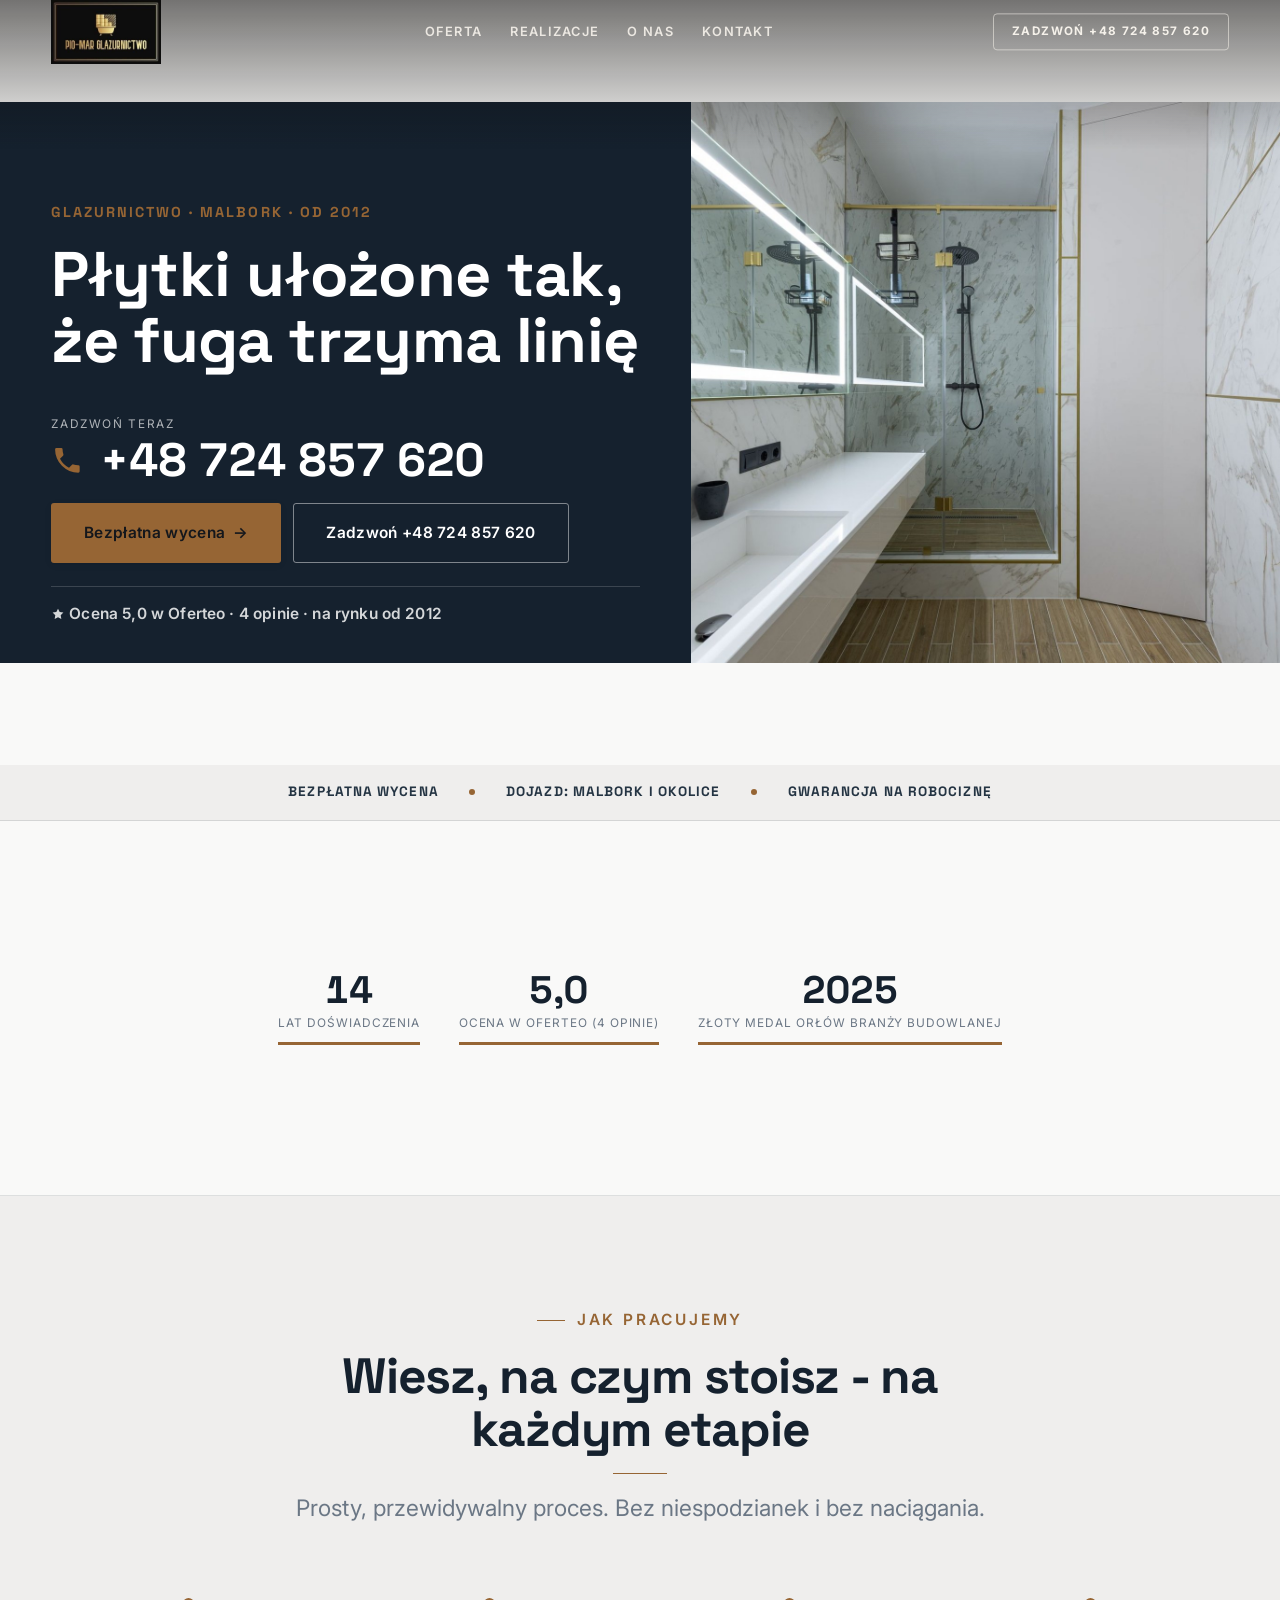
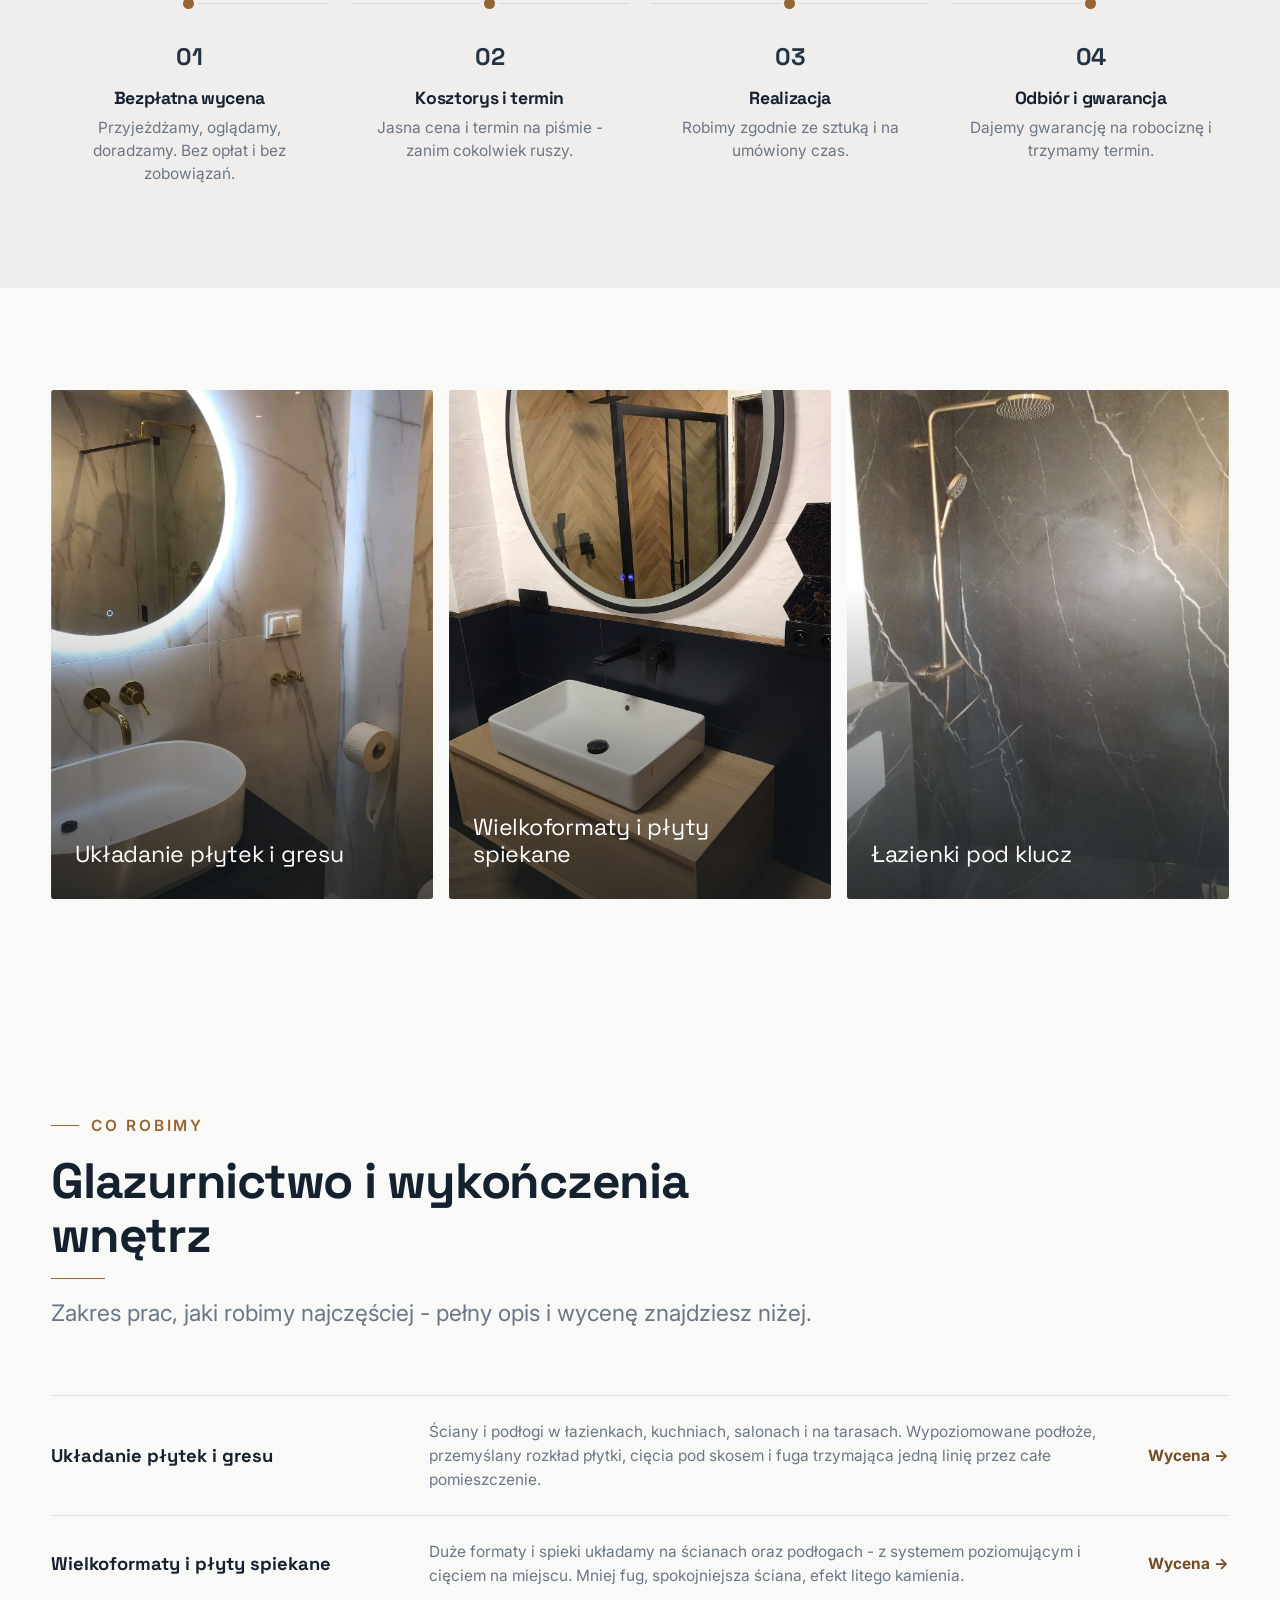
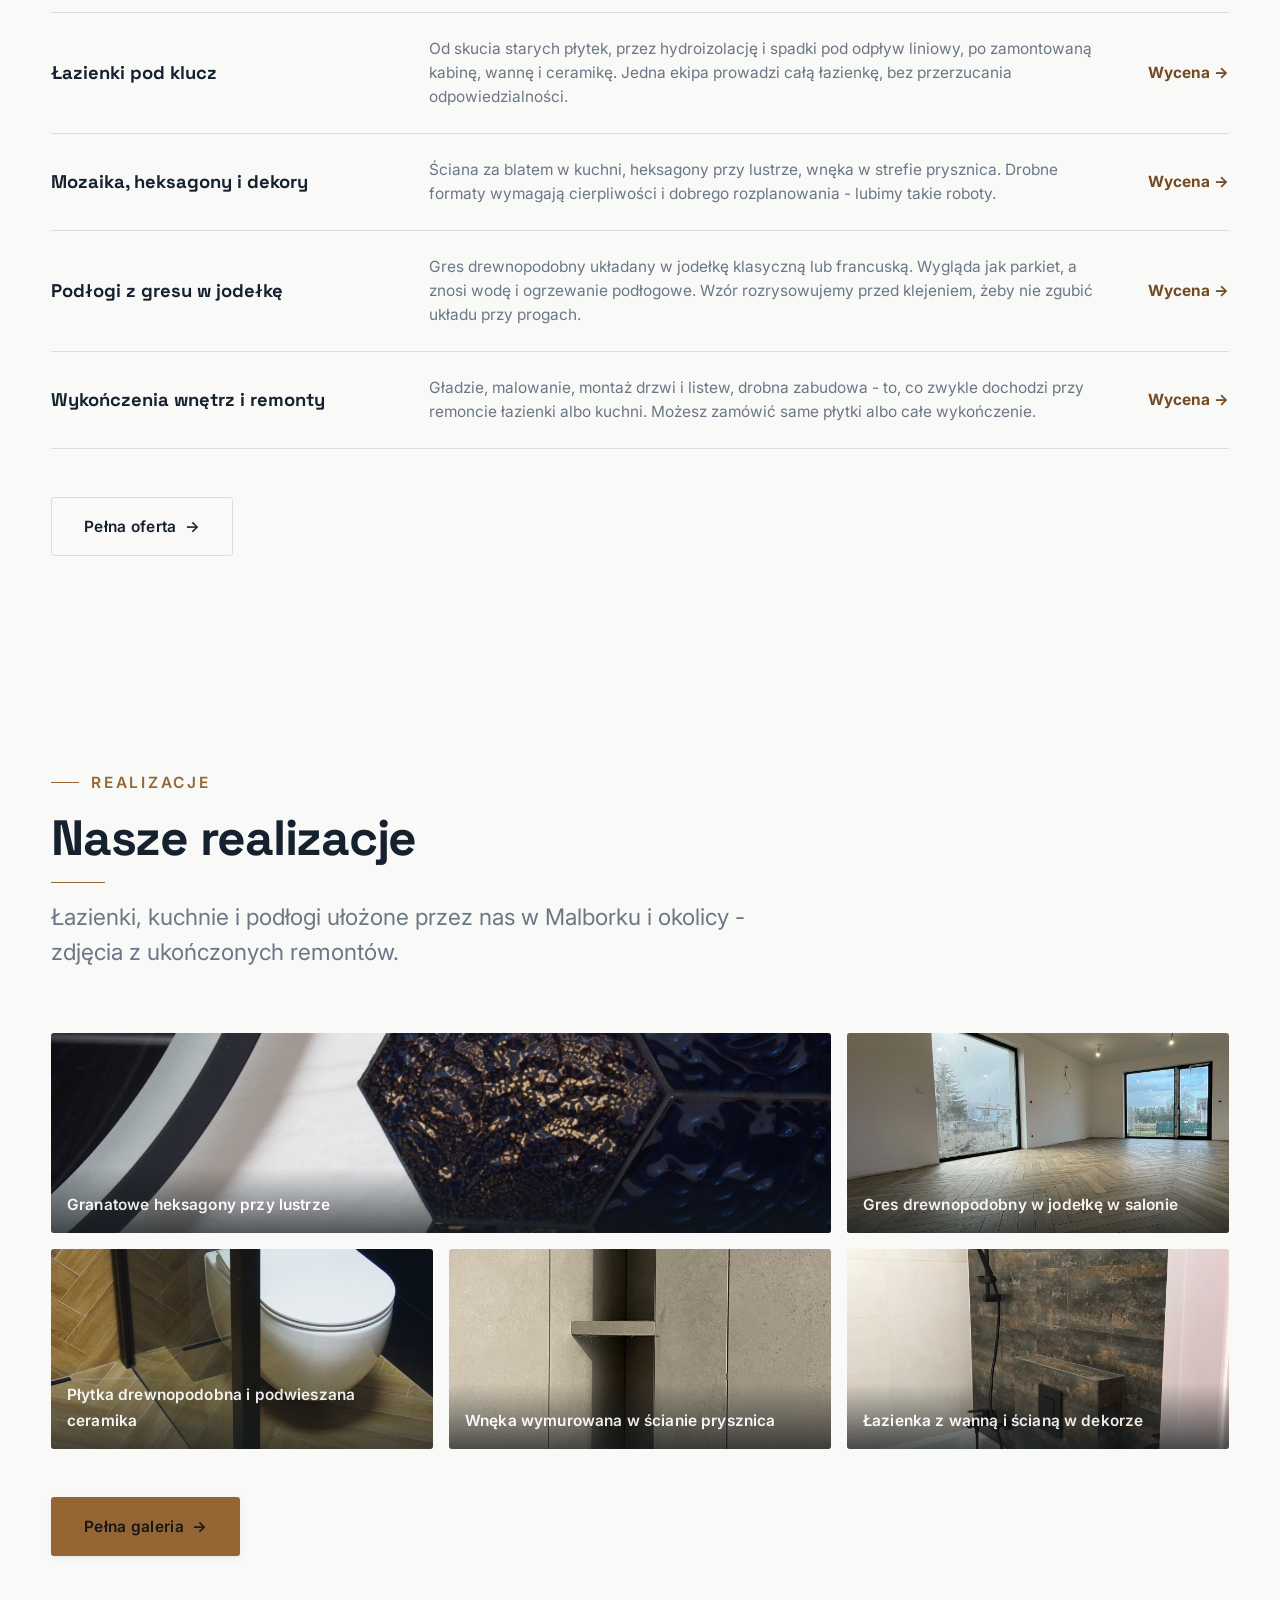
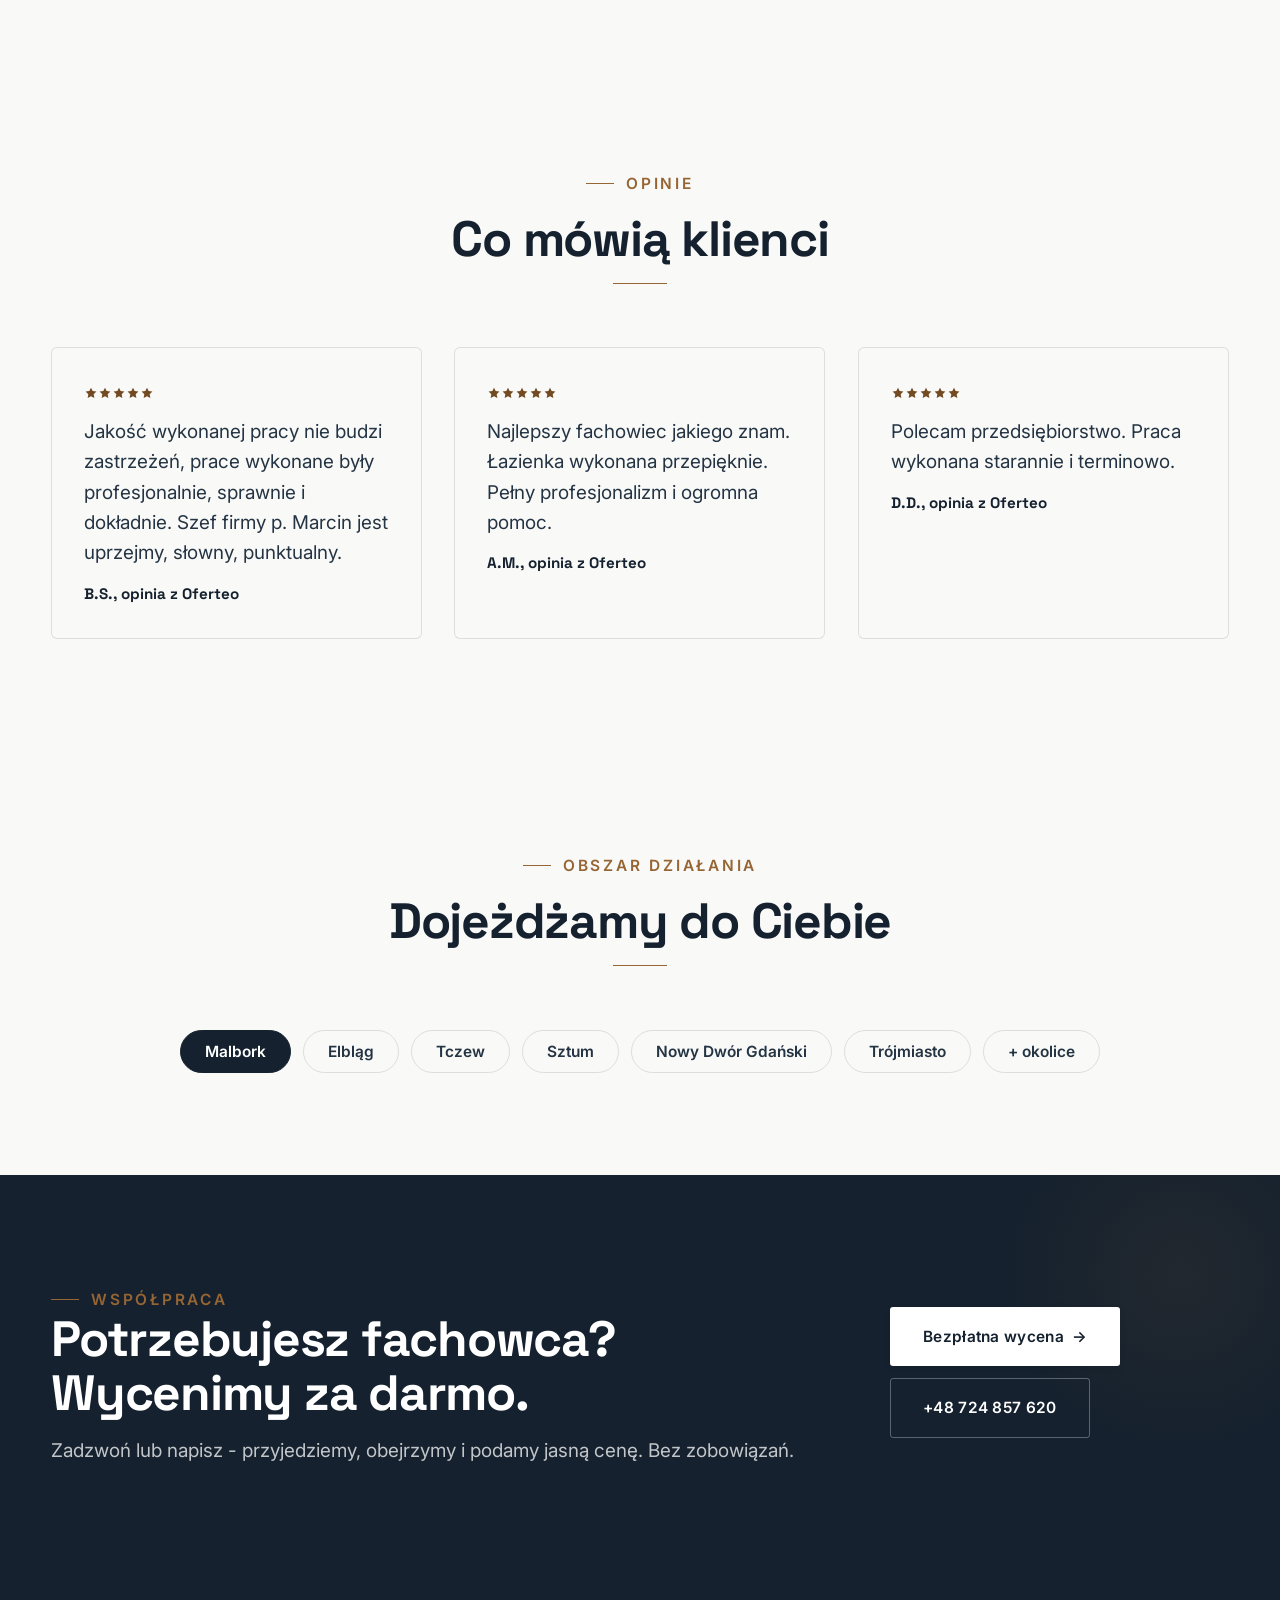
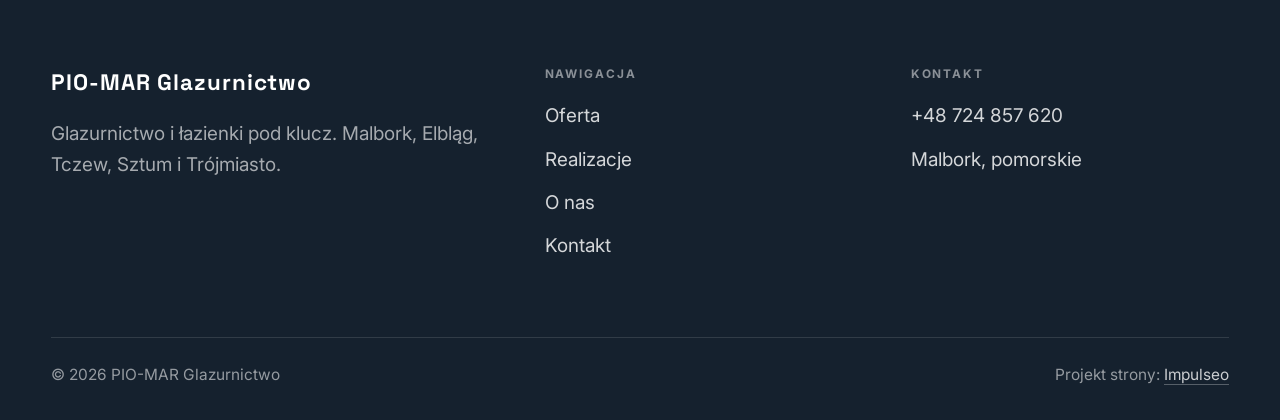
==== commit eb7b71b4: "Stopka: podpis Impulseo z linkiem + poprawka znikajacego napisu w naglowku" ====
--- a/index.html
+++ b/index.html
@@ -170,7 +170,7 @@
     </div>
     <div class="foot-bot">
       <span>© 2026 PIO-MAR Glazurnictwo</span>
-      <span>Projekt strony: Krzysztof Brzeziński</span>
+      <span>Projekt strony: <a class="foot-credit" href="https://impulseo.pl" target="_blank" rel="noopener">Impulseo</a></span>
     </div>
   </div>
 </footer>
--- a/assets/styles.css
+++ b/assets/styles.css
@@ -1,7 +1,7 @@
 /* ============================================================
    STOLBASZ — premium, architektoniczny B2B fit-out
    Jasna paleta, zero brązu. System wg premium-web-craft.
-   Projekt strony: Krzysztof Brzeziński
+   Projekt strony: Impulseo (impulseo.pl)
    ============================================================ */
 
 :root{
@@ -843,3 +843,64 @@
 
 /* === auto-paleta ze zdjęć klienta (dopasowanie do estetyki socials) === */
 :root{--accent:#966534;--accent-d:#734B23;--accent-soft:rgba(150,101,52,0.10);--paper:#F9F9F8;--paper-2:#EFEEED;--paper-3:#E8E7E5;}
+
+/* === HERO-FIT (29.07.2026) — hero DOPASOWUJE SIĘ do wysokości okna =========================
+   Zgłoszenie K. 29.07: na jego laptopie przyciski CTA w hero były ucięte dolną krawędzią
+   (Modern House). Pomiar headless (1512x879 → realny widok 792 px): dolna krawędź CTA
+   wypadała 123 px POD ekranem. Nawet przy maksymalnym oknie (982) było -20 px.
+
+   DLACZEGO POPRZEDNI FIX NIE DZIAŁAŁ: 27.07 dołożyliśmy @media(max-height:820px) — próg.
+   Widok K. ma ~792-895 px, czyli TUŻ NAD progiem → reguła w ogóle się nie włączała.
+   Progi są kruche: każdy inny laptop/dok/pasek zakładek przesuwa granicę.
+
+   ROZWIĄZANIE: zero progów. Każdy rozmiar, który decyduje o wysokości hero (typografia,
+   odstępy, padding), dostaje `min(dotychczasowa-wartość, X svh)` — czyli na wysokim ekranie
+   nic się nie zmienia, a im niższe okno, tym płynniej mniejsze. Treści NIE ucinamy.
+
+   Doklejane na SAM KONIEC styles.css (po motion) → wygrywa kaskadę, nie rusza reguł w miejscu.
+   Weryfikacja: tools-retrofit/measure_fold.py (mierzy zapas pod CTA dla 720/800/879/982). */
+
+/* ---------- HERO KINOWY (strona główna, rodziny „editorial") ---------- */
+.hero-cine .wrap{padding-block:min(var(--space-8),4svh)}
+.hero-cine .eyebrow{margin-bottom:min(var(--space-5),2svh)}
+.hero-cine h1{font-size:min(clamp(2.9rem,2rem + 4.4vw,5.2rem),7.6svh);
+  margin-bottom:min(var(--space-5),2.4svh)}
+.hero-cine .lead{font-size:min(1.125rem,2.3svh);line-height:1.55;
+  margin-bottom:min(var(--space-7),3.2svh)}
+
+/* ---------- HERO FACHOWCY — wariant A (pełny ekran) ---------- */
+.hf-panel{padding-top:min(clamp(6.5rem,13vh,9rem),11svh);
+  padding-bottom:min(clamp(2.6rem,6vh,3.6rem),4svh)}
+.hf-title{font-size:min(clamp(2.3rem,1.6rem + 3.2vw,4.3rem),7svh);
+  margin-top:min(var(--space-4),1.8svh);margin-bottom:min(var(--space-4),1.8svh)}
+.hf-lead{font-size:min(1.18rem,2.3svh);line-height:1.5}
+.hf-phone{margin-top:min(var(--space-6),2.8svh);margin-bottom:min(var(--space-5),2.2svh)}
+.hf-phone-num{font-size:min(clamp(2rem,1.5rem + 2.4vw,3.05rem),5.2svh)}
+.hf-trust{margin-top:min(var(--space-6),2.6svh);padding-top:min(var(--space-4),1.6svh)}
+
+/* Telefon: tam liczy się czytelność, nie upychanie — skalowanie wysokością wyłączone,
+   bo przy 844 px wysokości ekranu svh-limity zaczęłyby zmniejszać tekst bez potrzeby. */
+@media(max-width:680px){
+  .hero-cine h1{font-size:clamp(1.9rem,1.15rem + 4.4vw,2.7rem)}
+  .hero-cine .lead{font-size:.98rem}
+  .hf-title{font-size:clamp(2.1rem,1.6rem + 3.2vw,3rem)}
+  .hf-lead{font-size:1rem}
+  .hf-phone-num{font-size:clamp(1.9rem,1.5rem + 2.4vw,2.5rem)}
+}
+/* === /HERO-FIT === */
+
+
+/* ====== IMPULSEO-FIX-20260731 ======================================================
+   1) PODPIS w stopce jest teraz linkiem do impulseo.pl - ma być widocznie klikalny.
+   2) ŻYWY NAGŁÓWEK: warstwa przenikających kadrów (.mt-hero-layer) miała z-index:1, więc
+      lądowała NAD przyciemnieniem hero, a w rodzinie „fachowcy" nawet nad panelem z tekstem
+      (.hf-panel nie miał własnego z-index). Efekt: przy zmianie zdjęcia napis znikał i wracał.
+      Teraz warstwa idzie tam, gdzie zdjęcie tła (z-index:-2), a treść nagłówka dostaje twardy
+      z-index:3. Zmieniają się WYŁĄCZNIE zdjęcia w tle - napis stoi nieruchomo.
+      (hero-cine celowo pominięte: tam img ma z-index:0 i układ był poprawny.) */
+.foot-bot a.foot-credit{color:rgba(255,255,255,.78);text-decoration:none;border-bottom:1px solid rgba(255,255,255,.28)}
+.foot-bot a.foot-credit:hover{color:#fff;border-bottom-color:#fff}
+.hero-fach > img.mt-hero-layer,.hero-gastro > img.mt-hero-layer,.hero-auto > img.mt-hero-layer,
+.hero-dom > img.mt-hero-layer,.hero-studio > img.mt-hero-layer{z-index:-2}
+.hf-panel,.hf-inner,.hd-panel,.hk-panel,.ha-inner,.hs-inner,.hg-inner{position:relative;z-index:3}
+/* ====== koniec IMPULSEO-FIX-20260731 ====== */
